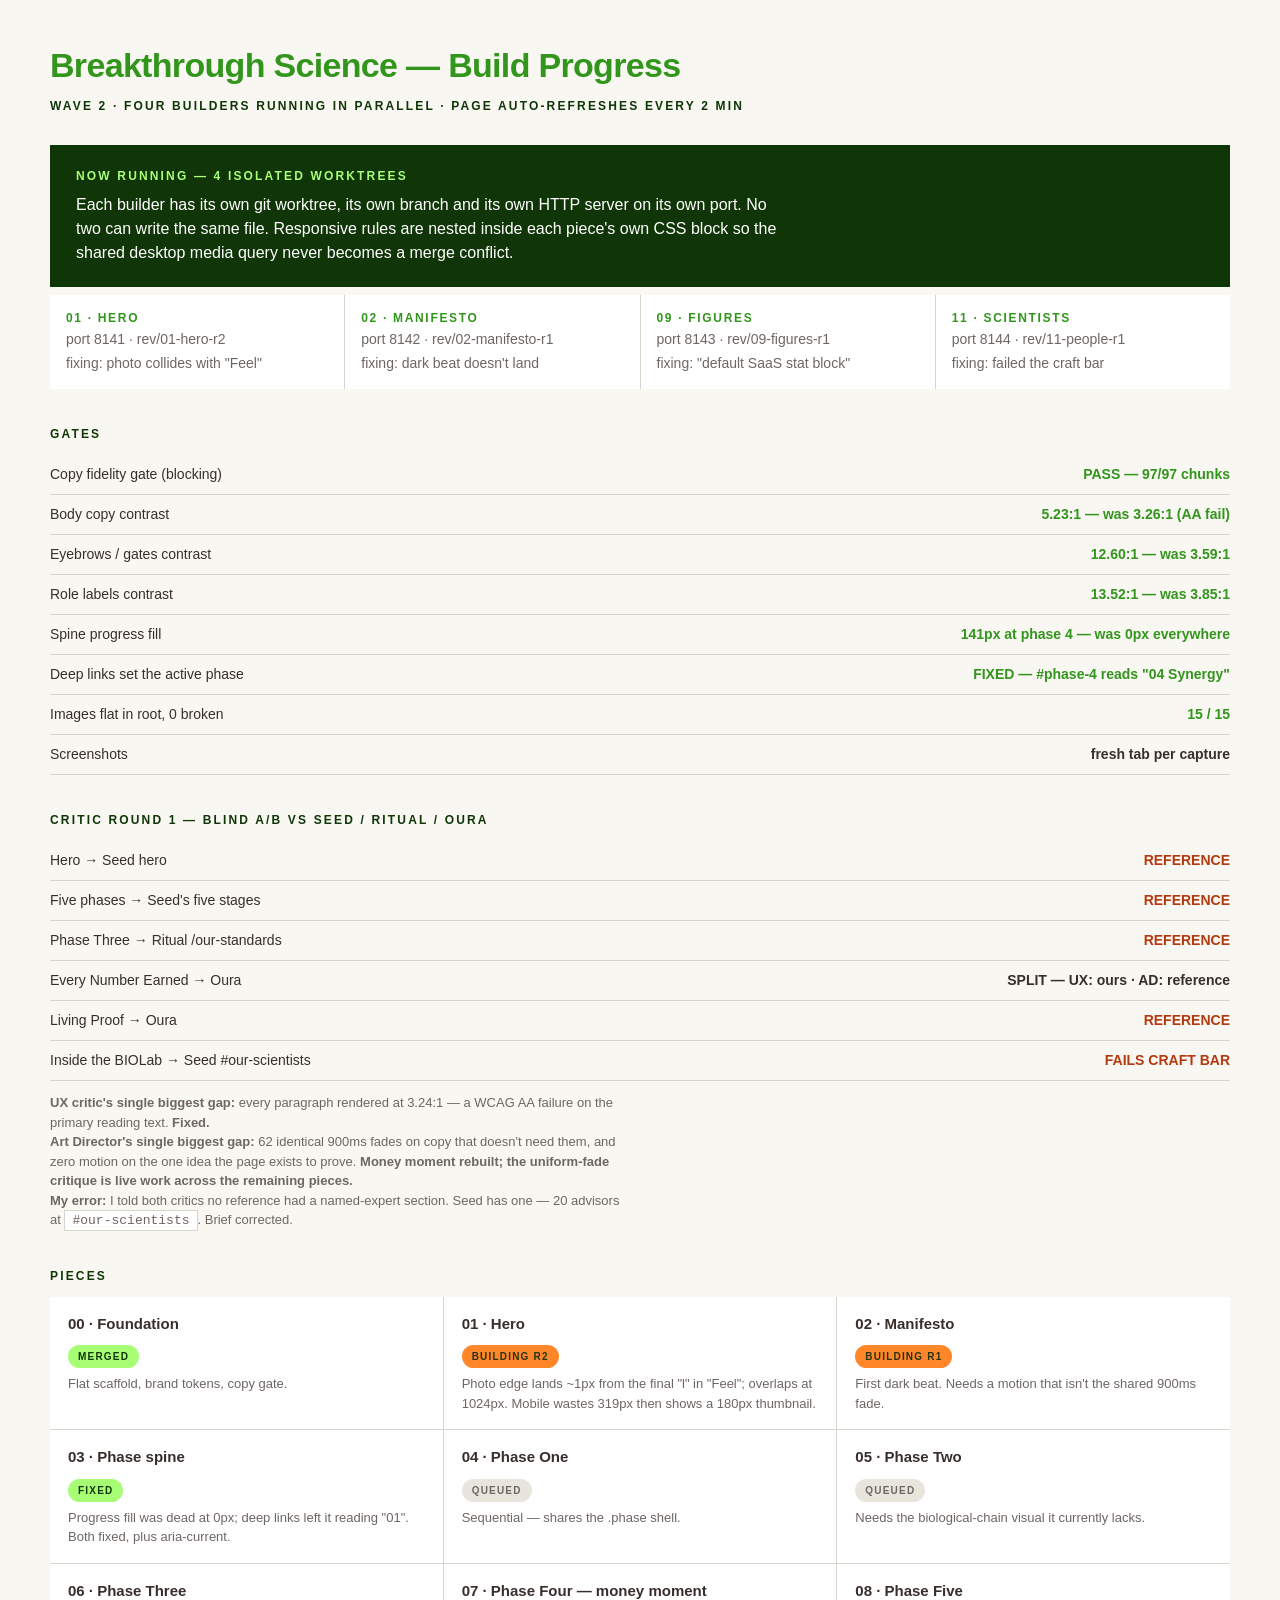
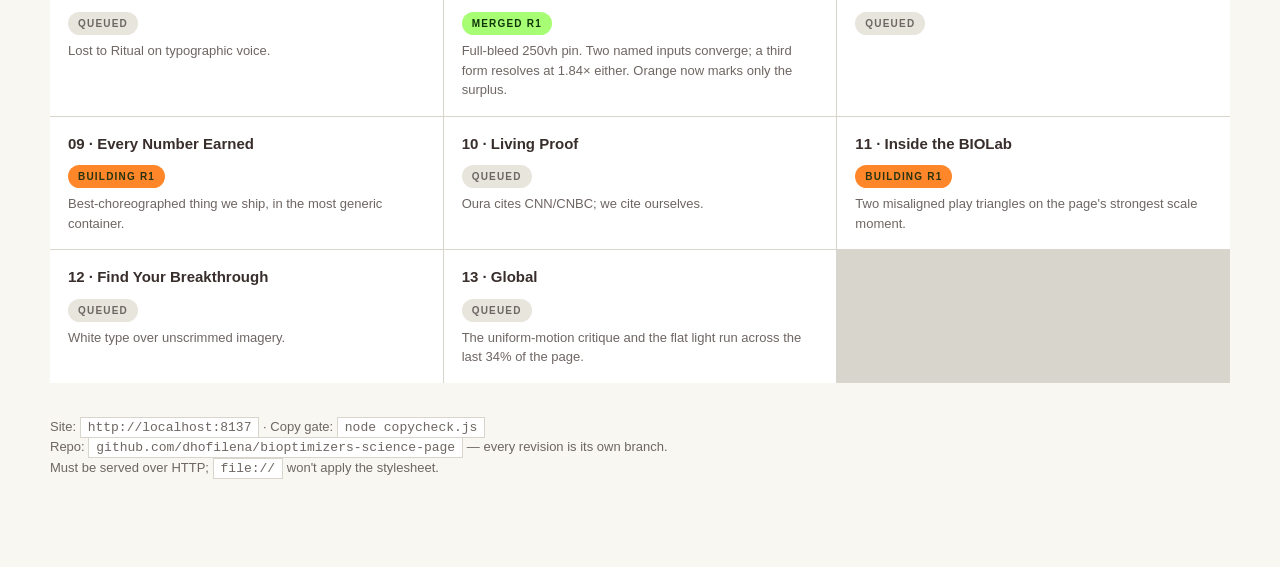
==== progress.html @ 2638e465 "Progress page: wave 2, critic round 1 results Co-Authored-By: Claude Fable 5 <noreply@anthropic.com>" ====
<!doctype html>
<html lang="en">
<head>
<meta charset="utf-8">
<meta name="viewport" content="width=device-width, initial-scale=1">
<meta http-equiv="refresh" content="120">
<title>Build Progress — Breakthrough Science</title>
<style>
:root{--green:#32951c;--deep:#103608;--vital:#a7fe75;--dark:#382e2c;--muted:#6e6663;
--cream:#f8f7f2;--orange:#ff8629;--line:#d8d5cc}
*{box-sizing:border-box}
body{margin:0;padding:40px 24px 80px;background:var(--cream);color:var(--dark);
 font:16px/1.5 "Neue Haas Unica Pro","Helvetica Neue",Helvetica,Arial,sans-serif}
.wrap{max-width:1180px;margin:0 auto}
h1{font-size:34px;font-weight:700;letter-spacing:-.02em;color:var(--green);margin:0 0 6px}
.sub{font-size:12px;font-weight:700;text-transform:uppercase;letter-spacing:.18em;
 color:var(--deep);margin:0 0 30px}
h2{font-size:12px;text-transform:uppercase;letter-spacing:.18em;margin:36px 0 12px;color:var(--deep)}
.banner{background:var(--deep);color:#fff;padding:22px 26px;margin-bottom:8px}
.banner b{color:var(--vital);display:block;font-size:12px;text-transform:uppercase;
 letter-spacing:.18em;margin-bottom:8px}
.banner p{margin:0;max-width:80ch}
.live{display:grid;grid-template-columns:repeat(auto-fit,minmax(250px,1fr));gap:1px;
 background:var(--line);margin-bottom:8px}
.live div{background:#fff;padding:14px 16px}
.live b{display:block;font-size:12px;text-transform:uppercase;letter-spacing:.14em;color:var(--green)}
.live span{font-size:14px;color:var(--muted)}
table{width:100%;border-collapse:collapse;font-size:14px}
td{padding:9px 0;border-bottom:1px solid var(--line)}
td:last-child{text-align:right;font-weight:700}
.ok{color:var(--green)}.bad{color:#b23b12}
.grid{display:grid;grid-template-columns:repeat(auto-fill,minmax(320px,1fr));gap:1px;background:var(--line)}
.card{background:#fff;padding:16px 18px}
.card h3{margin:0 0 8px;font-size:15px;font-weight:700}
.card p{margin:0;font-size:13px;color:var(--muted)}
.pill{display:inline-block;font-size:10px;font-weight:700;text-transform:uppercase;
 letter-spacing:.12em;padding:4px 10px;border-radius:999px;margin:0 6px 6px 0}
.p-run{background:var(--orange);color:#273310}
.p-done{background:var(--vital);color:var(--deep)}
.p-wait{background:#e8e5dd;color:var(--muted)}
.p-fail{background:#f3d4c6;color:#8c2d0c}
code{background:#fff;padding:2px 7px;font-size:13px;border:1px solid var(--line)}
.foot{margin-top:34px;font-size:13px;color:var(--muted)}
</style>
</head>
<body>
<div class="wrap">
  <h1>Breakthrough Science — Build Progress</h1>
  <p class="sub">Wave 2 · four builders running in parallel · page auto-refreshes every 2 min</p>

  <div class="banner">
    <b>Now running — 4 isolated worktrees</b>
    <p>Each builder has its own git worktree, its own branch and its own HTTP server on its own
    port. No two can write the same file. Responsive rules are nested inside each piece's own CSS
    block so the shared desktop media query never becomes a merge conflict.</p>
  </div>

  <div class="live">
    <div><b>01 · Hero</b><span>port 8141 · rev/01-hero-r2<br>fixing: photo collides with "Feel"</span></div>
    <div><b>02 · Manifesto</b><span>port 8142 · rev/02-manifesto-r1<br>fixing: dark beat doesn't land</span></div>
    <div><b>09 · Figures</b><span>port 8143 · rev/09-figures-r1<br>fixing: "default SaaS stat block"</span></div>
    <div><b>11 · Scientists</b><span>port 8144 · rev/11-people-r1<br>fixing: failed the craft bar</span></div>
  </div>

  <h2>Gates</h2>
  <table>
    <tr><td>Copy fidelity gate (blocking)</td><td class="ok">PASS — 97/97 chunks</td></tr>
    <tr><td>Body copy contrast</td><td class="ok">5.23:1 — was 3.26:1 (AA fail)</td></tr>
    <tr><td>Eyebrows / gates contrast</td><td class="ok">12.60:1 — was 3.59:1</td></tr>
    <tr><td>Role labels contrast</td><td class="ok">13.52:1 — was 3.85:1</td></tr>
    <tr><td>Spine progress fill</td><td class="ok">141px at phase 4 — was 0px everywhere</td></tr>
    <tr><td>Deep links set the active phase</td><td class="ok">FIXED — #phase-4 reads "04 Synergy"</td></tr>
    <tr><td>Images flat in root, 0 broken</td><td class="ok">15 / 15</td></tr>
    <tr><td>Screenshots</td><td>fresh tab per capture</td></tr>
  </table>

  <h2>Critic round 1 — blind A/B vs Seed / Ritual / Oura</h2>
  <table>
    <tr><td>Hero → Seed hero</td><td class="bad">REFERENCE</td></tr>
    <tr><td>Five phases → Seed's five stages</td><td class="bad">REFERENCE</td></tr>
    <tr><td>Phase Three → Ritual /our-standards</td><td class="bad">REFERENCE</td></tr>
    <tr><td>Every Number Earned → Oura</td><td>SPLIT — UX: ours · AD: reference</td></tr>
    <tr><td>Living Proof → Oura</td><td class="bad">REFERENCE</td></tr>
    <tr><td>Inside the BIOLab → Seed #our-scientists</td><td class="bad">FAILS CRAFT BAR</td></tr>
  </table>
  <p style="font-size:13px;color:var(--muted);margin-top:12px;max-width:80ch">
    <b>UX critic's single biggest gap:</b> every paragraph rendered at 3.24:1 — a WCAG AA failure on
    the primary reading text. <b>Fixed.</b><br>
    <b>Art Director's single biggest gap:</b> 62 identical 900ms fades on copy that doesn't need
    them, and zero motion on the one idea the page exists to prove. <b>Money moment rebuilt; the
    uniform-fade critique is live work across the remaining pieces.</b><br>
    <b>My error:</b> I told both critics no reference had a named-expert section. Seed has one —
    20 advisors at <code>#our-scientists</code>. Brief corrected.
  </p>

  <h2>Pieces</h2>
  <div class="grid">
    <div class="card"><h3>00 · Foundation</h3><span class="pill p-done">merged</span><p>Flat scaffold, brand tokens, copy gate.</p></div>
    <div class="card"><h3>01 · Hero</h3><span class="pill p-run">building r2</span><p>Photo edge lands ~1px from the final "l" in "Feel"; overlaps at 1024px. Mobile wastes 319px then shows a 180px thumbnail.</p></div>
    <div class="card"><h3>02 · Manifesto</h3><span class="pill p-run">building r1</span><p>First dark beat. Needs a motion that isn't the shared 900ms fade.</p></div>
    <div class="card"><h3>03 · Phase spine</h3><span class="pill p-done">fixed</span><p>Progress fill was dead at 0px; deep links left it reading "01". Both fixed, plus aria-current.</p></div>
    <div class="card"><h3>04 · Phase One</h3><span class="pill p-wait">queued</span><p>Sequential — shares the .phase shell.</p></div>
    <div class="card"><h3>05 · Phase Two</h3><span class="pill p-wait">queued</span><p>Needs the biological-chain visual it currently lacks.</p></div>
    <div class="card"><h3>06 · Phase Three</h3><span class="pill p-wait">queued</span><p>Lost to Ritual on typographic voice.</p></div>
    <div class="card"><h3>07 · Phase Four — money moment</h3><span class="pill p-done">merged r1</span><p>Full-bleed 250vh pin. Two named inputs converge; a third form resolves at 1.84× either. Orange now marks only the surplus.</p></div>
    <div class="card"><h3>08 · Phase Five</h3><span class="pill p-wait">queued</span></div>
    <div class="card"><h3>09 · Every Number Earned</h3><span class="pill p-run">building r1</span><p>Best-choreographed thing we ship, in the most generic container.</p></div>
    <div class="card"><h3>10 · Living Proof</h3><span class="pill p-wait">queued</span><p>Oura cites CNN/CNBC; we cite ourselves.</p></div>
    <div class="card"><h3>11 · Inside the BIOLab</h3><span class="pill p-run">building r1</span><p>Two misaligned play triangles on the page's strongest scale moment.</p></div>
    <div class="card"><h3>12 · Find Your Breakthrough</h3><span class="pill p-wait">queued</span><p>White type over unscrimmed imagery.</p></div>
    <div class="card"><h3>13 · Global</h3><span class="pill p-wait">queued</span><p>The uniform-motion critique and the flat light run across the last 34% of the page.</p></div>
  </div>

  <p class="foot">
    Site: <code>http://localhost:8137</code> · Copy gate: <code>node copycheck.js</code><br>
    Repo: <code>github.com/dhofilena/bioptimizers-science-page</code> — every revision is its own branch.<br>
    Must be served over HTTP; <code>file://</code> won't apply the stylesheet.
  </p>
</div>
</body>
</html>
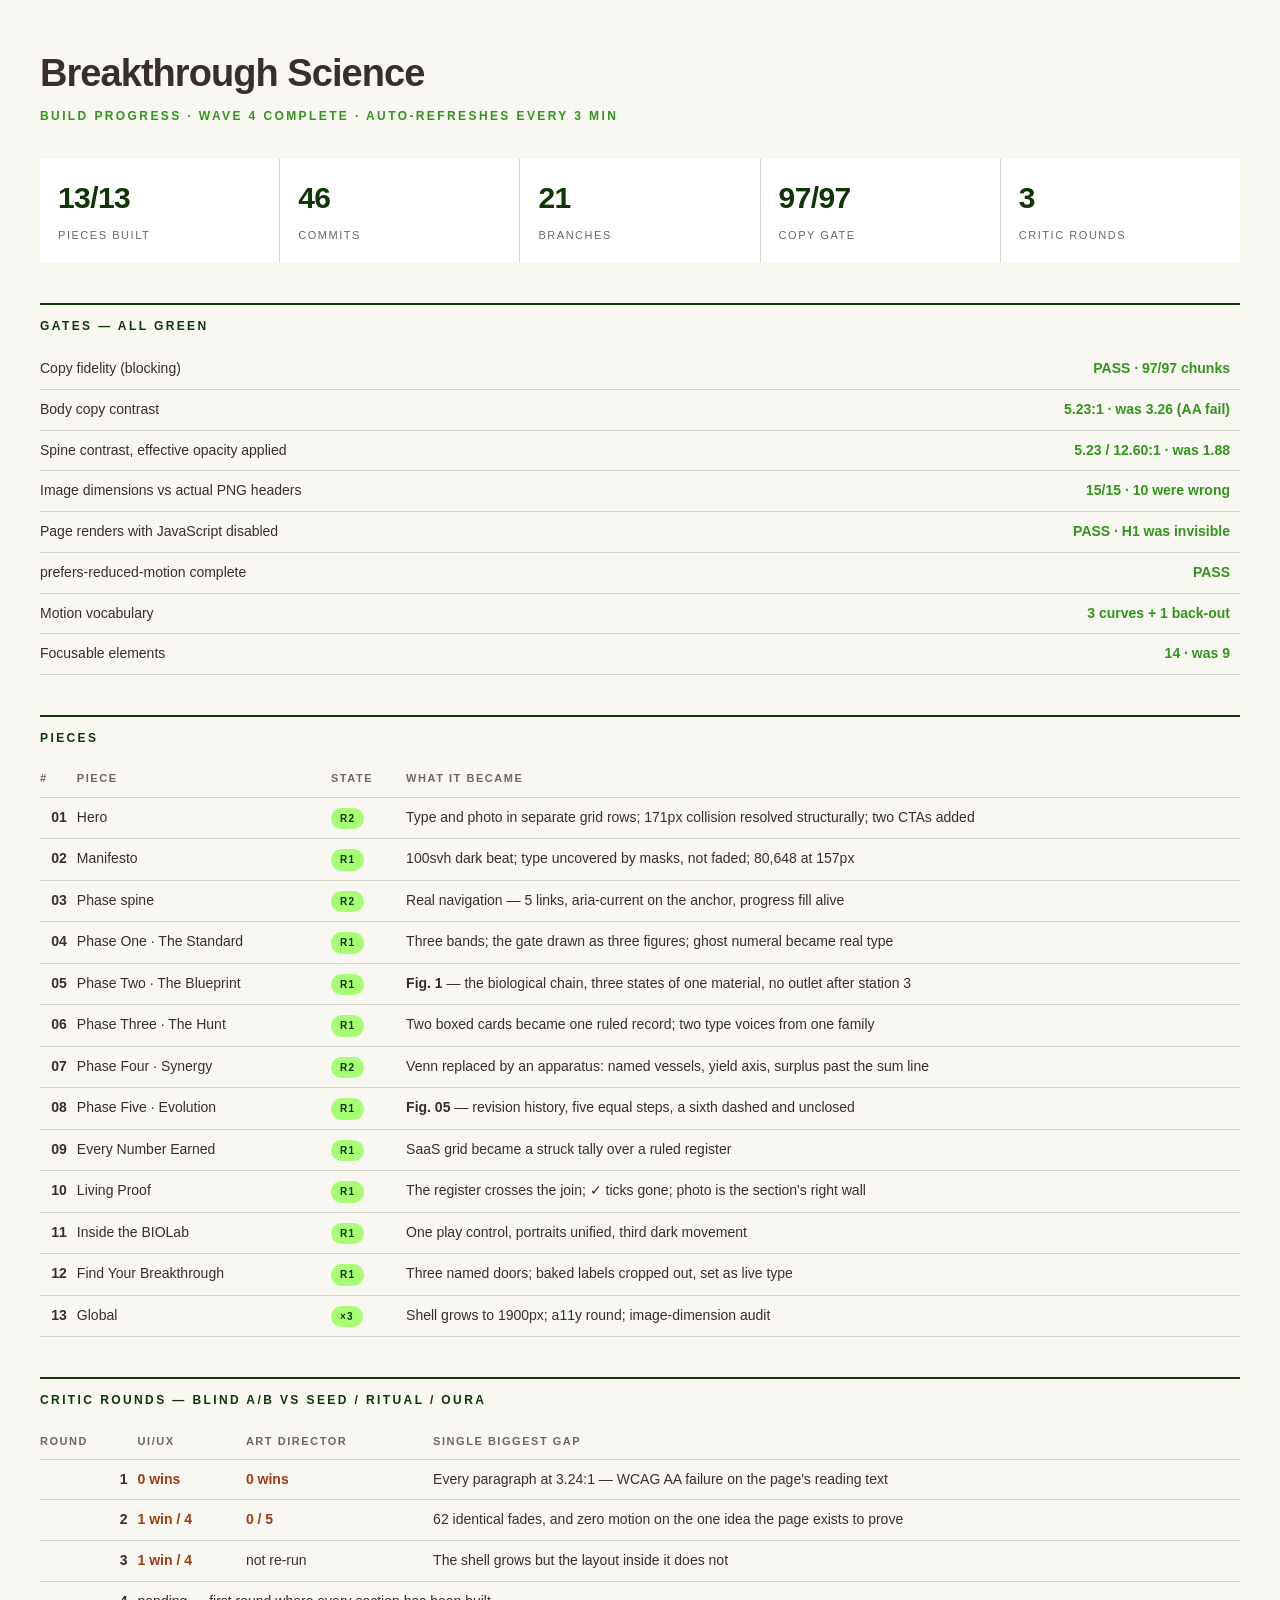
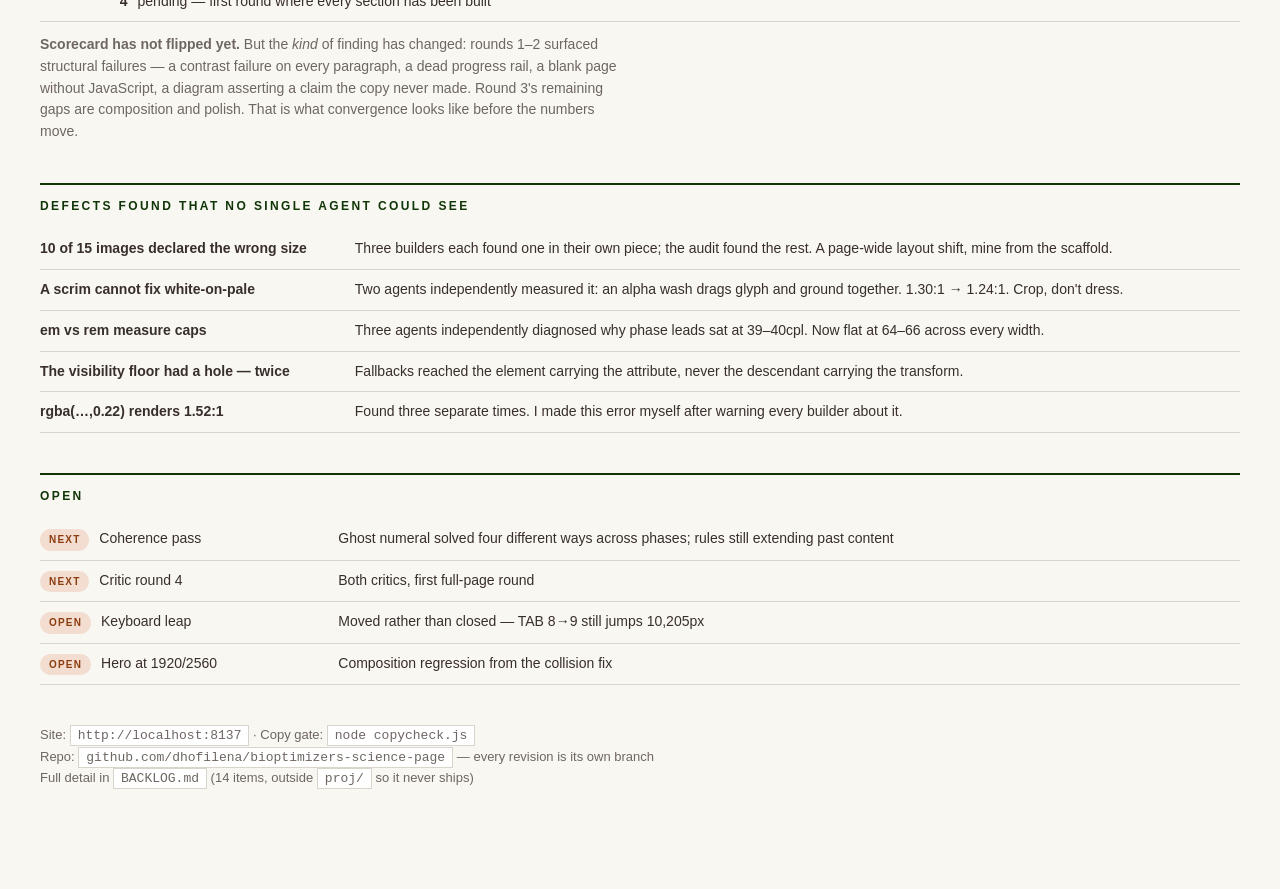
==== commit b22c63c3: "Progress page: wave 4 complete, all 13 pieces built Co-Authored-By: Claude Fable 5 <noreply@anthropi" ====
--- a/progress.html
+++ b/progress.html
@@ -3,118 +3,117 @@
 <head>
 <meta charset="utf-8">
 <meta name="viewport" content="width=device-width, initial-scale=1">
-<meta http-equiv="refresh" content="120">
+<meta http-equiv="refresh" content="180">
 <title>Build Progress — Breakthrough Science</title>
 <style>
-:root{--green:#32951c;--deep:#103608;--vital:#a7fe75;--dark:#382e2c;--muted:#6e6663;
---cream:#f8f7f2;--orange:#ff8629;--line:#d8d5cc}
+:root{--green:#32951c;--deep:#103608;--deep2:#0c2706;--vital:#a7fe75;--dark:#382e2c;
+--muted:#6e6663;--cream:#f8f7f2;--orange:#ff8629;--line:#d8d5cc}
 *{box-sizing:border-box}
-body{margin:0;padding:40px 24px 80px;background:var(--cream);color:var(--dark);
- font:16px/1.5 "Neue Haas Unica Pro","Helvetica Neue",Helvetica,Arial,sans-serif}
-.wrap{max-width:1180px;margin:0 auto}
-h1{font-size:34px;font-weight:700;letter-spacing:-.02em;color:var(--green);margin:0 0 6px}
-.sub{font-size:12px;font-weight:700;text-transform:uppercase;letter-spacing:.18em;
- color:var(--deep);margin:0 0 30px}
-h2{font-size:12px;text-transform:uppercase;letter-spacing:.18em;margin:36px 0 12px;color:var(--deep)}
-.banner{background:var(--deep);color:#fff;padding:22px 26px;margin-bottom:8px}
-.banner b{color:var(--vital);display:block;font-size:12px;text-transform:uppercase;
- letter-spacing:.18em;margin-bottom:8px}
-.banner p{margin:0;max-width:80ch}
-.live{display:grid;grid-template-columns:repeat(auto-fit,minmax(250px,1fr));gap:1px;
- background:var(--line);margin-bottom:8px}
-.live div{background:#fff;padding:14px 16px}
-.live b{display:block;font-size:12px;text-transform:uppercase;letter-spacing:.14em;color:var(--green)}
-.live span{font-size:14px;color:var(--muted)}
+body{margin:0;padding:44px 26px 90px;background:var(--cream);color:var(--dark);
+ font:16px/1.55 "Neue Haas Unica Pro","Helvetica Neue",Helvetica,Arial,sans-serif}
+.wrap{max-width:1200px;margin:0 auto}
+h1{font-size:38px;font-weight:700;letter-spacing:-.025em;margin:0 0 4px}
+.sub{font-size:12px;font-weight:700;text-transform:uppercase;letter-spacing:.2em;
+ color:var(--green);margin:0 0 34px}
+h2{font-size:12px;text-transform:uppercase;letter-spacing:.2em;margin:40px 0 14px;
+ color:var(--deep);border-top:2px solid var(--deep);padding-top:12px}
+.hero-stat{display:grid;grid-template-columns:repeat(auto-fit,minmax(150px,1fr));
+ gap:1px;background:var(--line);margin-bottom:8px}
+.hero-stat div{background:#fff;padding:16px 18px}
+.hero-stat b{display:block;font-size:30px;font-weight:700;letter-spacing:-.02em;color:var(--deep)}
+.hero-stat span{font-size:11px;text-transform:uppercase;letter-spacing:.14em;color:var(--muted)}
 table{width:100%;border-collapse:collapse;font-size:14px}
-td{padding:9px 0;border-bottom:1px solid var(--line)}
-td:last-child{text-align:right;font-weight:700}
-.ok{color:var(--green)}.bad{color:#b23b12}
-.grid{display:grid;grid-template-columns:repeat(auto-fill,minmax(320px,1fr));gap:1px;background:var(--line)}
-.card{background:#fff;padding:16px 18px}
-.card h3{margin:0 0 8px;font-size:15px;font-weight:700}
-.card p{margin:0;font-size:13px;color:var(--muted)}
+td,th{padding:9px 10px 9px 0;border-bottom:1px solid var(--line);text-align:left;vertical-align:top}
+th{font-size:11px;text-transform:uppercase;letter-spacing:.14em;color:var(--muted);font-weight:700}
+td.n{text-align:right;font-weight:700;white-space:nowrap}
+.ok{color:var(--green);font-weight:700}.bad{color:#a33a10;font-weight:700}
 .pill{display:inline-block;font-size:10px;font-weight:700;text-transform:uppercase;
- letter-spacing:.12em;padding:4px 10px;border-radius:999px;margin:0 6px 6px 0}
-.p-run{background:var(--orange);color:#273310}
+ letter-spacing:.12em;padding:3px 9px;border-radius:999px;margin-right:6px}
 .p-done{background:var(--vital);color:var(--deep)}
-.p-wait{background:#e8e5dd;color:var(--muted)}
-.p-fail{background:#f3d4c6;color:#8c2d0c}
+.p-open{background:#f2ddd0;color:#8c3d10}
 code{background:#fff;padding:2px 7px;font-size:13px;border:1px solid var(--line)}
-.foot{margin-top:34px;font-size:13px;color:var(--muted)}
+.note{font-size:14px;color:var(--muted);max-width:76ch;margin:12px 0 0}
+.foot{margin-top:40px;font-size:13px;color:var(--muted)}
 </style>
 </head>
 <body>
 <div class="wrap">
-  <h1>Breakthrough Science — Build Progress</h1>
-  <p class="sub">Wave 2 · four builders running in parallel · page auto-refreshes every 2 min</p>
+  <h1>Breakthrough Science</h1>
+  <p class="sub">Build progress · wave 4 complete · auto-refreshes every 3 min</p>
 
-  <div class="banner">
-    <b>Now running — 4 isolated worktrees</b>
-    <p>Each builder has its own git worktree, its own branch and its own HTTP server on its own
-    port. No two can write the same file. Responsive rules are nested inside each piece's own CSS
-    block so the shared desktop media query never becomes a merge conflict.</p>
+  <div class="hero-stat">
+    <div><b>13/13</b><span>pieces built</span></div>
+    <div><b>46</b><span>commits</span></div>
+    <div><b>21</b><span>branches</span></div>
+    <div><b>97/97</b><span>copy gate</span></div>
+    <div><b>3</b><span>critic rounds</span></div>
   </div>
 
-  <div class="live">
-    <div><b>01 · Hero</b><span>port 8141 · rev/01-hero-r2<br>fixing: photo collides with "Feel"</span></div>
-    <div><b>02 · Manifesto</b><span>port 8142 · rev/02-manifesto-r1<br>fixing: dark beat doesn't land</span></div>
-    <div><b>09 · Figures</b><span>port 8143 · rev/09-figures-r1<br>fixing: "default SaaS stat block"</span></div>
-    <div><b>11 · Scientists</b><span>port 8144 · rev/11-people-r1<br>fixing: failed the craft bar</span></div>
-  </div>
-
-  <h2>Gates</h2>
+  <h2>Gates — all green</h2>
   <table>
-    <tr><td>Copy fidelity gate (blocking)</td><td class="ok">PASS — 97/97 chunks</td></tr>
-    <tr><td>Body copy contrast</td><td class="ok">5.23:1 — was 3.26:1 (AA fail)</td></tr>
-    <tr><td>Eyebrows / gates contrast</td><td class="ok">12.60:1 — was 3.59:1</td></tr>
-    <tr><td>Role labels contrast</td><td class="ok">13.52:1 — was 3.85:1</td></tr>
-    <tr><td>Spine progress fill</td><td class="ok">141px at phase 4 — was 0px everywhere</td></tr>
-    <tr><td>Deep links set the active phase</td><td class="ok">FIXED — #phase-4 reads "04 Synergy"</td></tr>
-    <tr><td>Images flat in root, 0 broken</td><td class="ok">15 / 15</td></tr>
-    <tr><td>Screenshots</td><td>fresh tab per capture</td></tr>
+    <tr><td>Copy fidelity (blocking)</td><td class="n ok">PASS · 97/97 chunks</td></tr>
+    <tr><td>Body copy contrast</td><td class="n ok">5.23:1 · was 3.26 (AA fail)</td></tr>
+    <tr><td>Spine contrast, effective opacity applied</td><td class="n ok">5.23 / 12.60:1 · was 1.88</td></tr>
+    <tr><td>Image dimensions vs actual PNG headers</td><td class="n ok">15/15 · 10 were wrong</td></tr>
+    <tr><td>Page renders with JavaScript disabled</td><td class="n ok">PASS · H1 was invisible</td></tr>
+    <tr><td>prefers-reduced-motion complete</td><td class="n ok">PASS</td></tr>
+    <tr><td>Motion vocabulary</td><td class="n ok">3 curves + 1 back-out</td></tr>
+    <tr><td>Focusable elements</td><td class="n ok">14 · was 9</td></tr>
   </table>
 
-  <h2>Critic round 1 — blind A/B vs Seed / Ritual / Oura</h2>
+  <h2>Pieces</h2>
   <table>
-    <tr><td>Hero → Seed hero</td><td class="bad">REFERENCE</td></tr>
-    <tr><td>Five phases → Seed's five stages</td><td class="bad">REFERENCE</td></tr>
-    <tr><td>Phase Three → Ritual /our-standards</td><td class="bad">REFERENCE</td></tr>
-    <tr><td>Every Number Earned → Oura</td><td>SPLIT — UX: ours · AD: reference</td></tr>
-    <tr><td>Living Proof → Oura</td><td class="bad">REFERENCE</td></tr>
-    <tr><td>Inside the BIOLab → Seed #our-scientists</td><td class="bad">FAILS CRAFT BAR</td></tr>
+    <tr><th>#</th><th>Piece</th><th>State</th><th>What it became</th></tr>
+    <tr><td class="n">01</td><td>Hero</td><td><span class="pill p-done">r2</span></td><td>Type and photo in separate grid rows; 171px collision resolved structurally; two CTAs added</td></tr>
+    <tr><td class="n">02</td><td>Manifesto</td><td><span class="pill p-done">r1</span></td><td>100svh dark beat; type uncovered by masks, not faded; 80,648 at 157px</td></tr>
+    <tr><td class="n">03</td><td>Phase spine</td><td><span class="pill p-done">r2</span></td><td>Real navigation — 5 links, aria-current on the anchor, progress fill alive</td></tr>
+    <tr><td class="n">04</td><td>Phase One · The Standard</td><td><span class="pill p-done">r1</span></td><td>Three bands; the gate drawn as three figures; ghost numeral became real type</td></tr>
+    <tr><td class="n">05</td><td>Phase Two · The Blueprint</td><td><span class="pill p-done">r1</span></td><td><b>Fig. 1</b> — the biological chain, three states of one material, no outlet after station 3</td></tr>
+    <tr><td class="n">06</td><td>Phase Three · The Hunt</td><td><span class="pill p-done">r1</span></td><td>Two boxed cards became one ruled record; two type voices from one family</td></tr>
+    <tr><td class="n">07</td><td>Phase Four · Synergy</td><td><span class="pill p-done">r2</span></td><td>Venn replaced by an apparatus: named vessels, yield axis, surplus past the sum line</td></tr>
+    <tr><td class="n">08</td><td>Phase Five · Evolution</td><td><span class="pill p-done">r1</span></td><td><b>Fig. 05</b> — revision history, five equal steps, a sixth dashed and unclosed</td></tr>
+    <tr><td class="n">09</td><td>Every Number Earned</td><td><span class="pill p-done">r1</span></td><td>SaaS grid became a struck tally over a ruled register</td></tr>
+    <tr><td class="n">10</td><td>Living Proof</td><td><span class="pill p-done">r1</span></td><td>The register crosses the join; ✓ ticks gone; photo is the section's right wall</td></tr>
+    <tr><td class="n">11</td><td>Inside the BIOLab</td><td><span class="pill p-done">r1</span></td><td>One play control, portraits unified, third dark movement</td></tr>
+    <tr><td class="n">12</td><td>Find Your Breakthrough</td><td><span class="pill p-done">r1</span></td><td>Three named doors; baked labels cropped out, set as live type</td></tr>
+    <tr><td class="n">13</td><td>Global</td><td><span class="pill p-done">×3</span></td><td>Shell grows to 1900px; a11y round; image-dimension audit</td></tr>
   </table>
-  <p style="font-size:13px;color:var(--muted);margin-top:12px;max-width:80ch">
-    <b>UX critic's single biggest gap:</b> every paragraph rendered at 3.24:1 — a WCAG AA failure on
-    the primary reading text. <b>Fixed.</b><br>
-    <b>Art Director's single biggest gap:</b> 62 identical 900ms fades on copy that doesn't need
-    them, and zero motion on the one idea the page exists to prove. <b>Money moment rebuilt; the
-    uniform-fade critique is live work across the remaining pieces.</b><br>
-    <b>My error:</b> I told both critics no reference had a named-expert section. Seed has one —
-    20 advisors at <code>#our-scientists</code>. Brief corrected.
-  </p>
 
-  <h2>Pieces</h2>
-  <div class="grid">
-    <div class="card"><h3>00 · Foundation</h3><span class="pill p-done">merged</span><p>Flat scaffold, brand tokens, copy gate.</p></div>
-    <div class="card"><h3>01 · Hero</h3><span class="pill p-run">building r2</span><p>Photo edge lands ~1px from the final "l" in "Feel"; overlaps at 1024px. Mobile wastes 319px then shows a 180px thumbnail.</p></div>
-    <div class="card"><h3>02 · Manifesto</h3><span class="pill p-run">building r1</span><p>First dark beat. Needs a motion that isn't the shared 900ms fade.</p></div>
-    <div class="card"><h3>03 · Phase spine</h3><span class="pill p-done">fixed</span><p>Progress fill was dead at 0px; deep links left it reading "01". Both fixed, plus aria-current.</p></div>
-    <div class="card"><h3>04 · Phase One</h3><span class="pill p-wait">queued</span><p>Sequential — shares the .phase shell.</p></div>
-    <div class="card"><h3>05 · Phase Two</h3><span class="pill p-wait">queued</span><p>Needs the biological-chain visual it currently lacks.</p></div>
-    <div class="card"><h3>06 · Phase Three</h3><span class="pill p-wait">queued</span><p>Lost to Ritual on typographic voice.</p></div>
-    <div class="card"><h3>07 · Phase Four — money moment</h3><span class="pill p-done">merged r1</span><p>Full-bleed 250vh pin. Two named inputs converge; a third form resolves at 1.84× either. Orange now marks only the surplus.</p></div>
-    <div class="card"><h3>08 · Phase Five</h3><span class="pill p-wait">queued</span></div>
-    <div class="card"><h3>09 · Every Number Earned</h3><span class="pill p-run">building r1</span><p>Best-choreographed thing we ship, in the most generic container.</p></div>
-    <div class="card"><h3>10 · Living Proof</h3><span class="pill p-wait">queued</span><p>Oura cites CNN/CNBC; we cite ourselves.</p></div>
-    <div class="card"><h3>11 · Inside the BIOLab</h3><span class="pill p-run">building r1</span><p>Two misaligned play triangles on the page's strongest scale moment.</p></div>
-    <div class="card"><h3>12 · Find Your Breakthrough</h3><span class="pill p-wait">queued</span><p>White type over unscrimmed imagery.</p></div>
-    <div class="card"><h3>13 · Global</h3><span class="pill p-wait">queued</span><p>The uniform-motion critique and the flat light run across the last 34% of the page.</p></div>
-  </div>
+  <h2>Critic rounds — blind A/B vs Seed / Ritual / Oura</h2>
+  <table>
+    <tr><th>Round</th><th>UI/UX</th><th>Art Director</th><th>Single biggest gap</th></tr>
+    <tr><td class="n">1</td><td class="bad">0 wins</td><td class="bad">0 wins</td><td>Every paragraph at 3.24:1 — WCAG AA failure on the page's reading text</td></tr>
+    <tr><td class="n">2</td><td class="bad">1 win / 4</td><td class="bad">0 / 5</td><td>62 identical fades, and zero motion on the one idea the page exists to prove</td></tr>
+    <tr><td class="n">3</td><td class="bad">1 win / 4</td><td>not re-run</td><td>The shell grows but the layout inside it does not</td></tr>
+    <tr><td class="n">4</td><td colspan="3">pending — first round where every section has been built</td></tr>
+  </table>
+  <p class="note"><b>Scorecard has not flipped yet.</b> But the <i>kind</i> of finding has changed:
+  rounds 1–2 surfaced structural failures — a contrast failure on every paragraph, a dead progress
+  rail, a blank page without JavaScript, a diagram asserting a claim the copy never made. Round 3's
+  remaining gaps are composition and polish. That is what convergence looks like before the numbers
+  move.</p>
+
+  <h2>Defects found that no single agent could see</h2>
+  <table>
+    <tr><td><b>10 of 15 images declared the wrong size</b></td><td>Three builders each found one in their own piece; the audit found the rest. A page-wide layout shift, mine from the scaffold.</td></tr>
+    <tr><td><b>A scrim cannot fix white-on-pale</b></td><td>Two agents independently measured it: an alpha wash drags glyph and ground together. 1.30:1 → 1.24:1. Crop, don't dress.</td></tr>
+    <tr><td><b>em vs rem measure caps</b></td><td>Three agents independently diagnosed why phase leads sat at 39–40cpl. Now flat at 64–66 across every width.</td></tr>
+    <tr><td><b>The visibility floor had a hole — twice</b></td><td>Fallbacks reached the element carrying the attribute, never the descendant carrying the transform.</td></tr>
+    <tr><td><b>rgba(…,0.22) renders 1.52:1</b></td><td>Found three separate times. I made this error myself after warning every builder about it.</td></tr>
+  </table>
+
+  <h2>Open</h2>
+  <table>
+    <tr><td><span class="pill p-open">next</span> Coherence pass</td><td>Ghost numeral solved four different ways across phases; rules still extending past content</td></tr>
+    <tr><td><span class="pill p-open">next</span> Critic round 4</td><td>Both critics, first full-page round</td></tr>
+    <tr><td><span class="pill p-open">open</span> Keyboard leap</td><td>Moved rather than closed — TAB 8→9 still jumps 10,205px</td></tr>
+    <tr><td><span class="pill p-open">open</span> Hero at 1920/2560</td><td>Composition regression from the collision fix</td></tr>
+  </table>
 
   <p class="foot">
     Site: <code>http://localhost:8137</code> · Copy gate: <code>node copycheck.js</code><br>
-    Repo: <code>github.com/dhofilena/bioptimizers-science-page</code> — every revision is its own branch.<br>
-    Must be served over HTTP; <code>file://</code> won't apply the stylesheet.
+    Repo: <code>github.com/dhofilena/bioptimizers-science-page</code> — every revision is its own branch<br>
+    Full detail in <code>BACKLOG.md</code> (14 items, outside <code>proj/</code> so it never ships)
   </p>
 </div>
 </body>
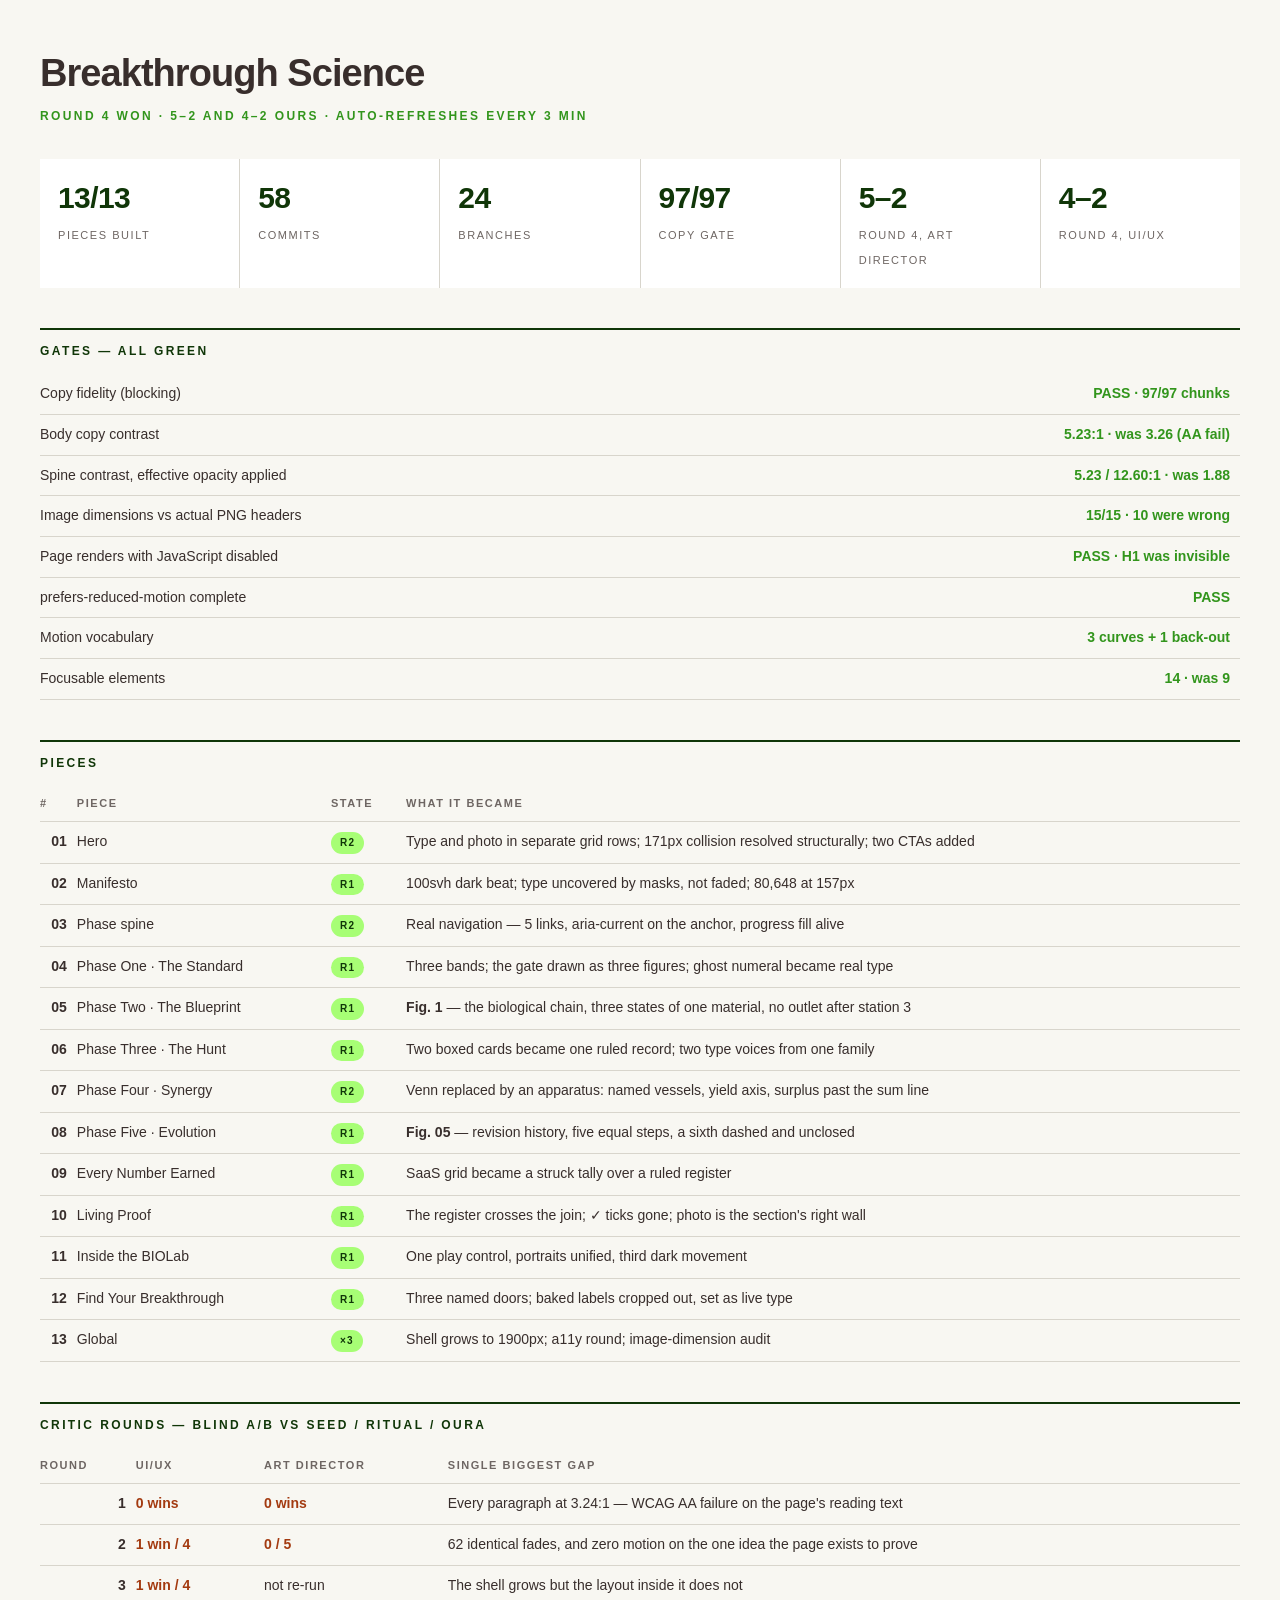
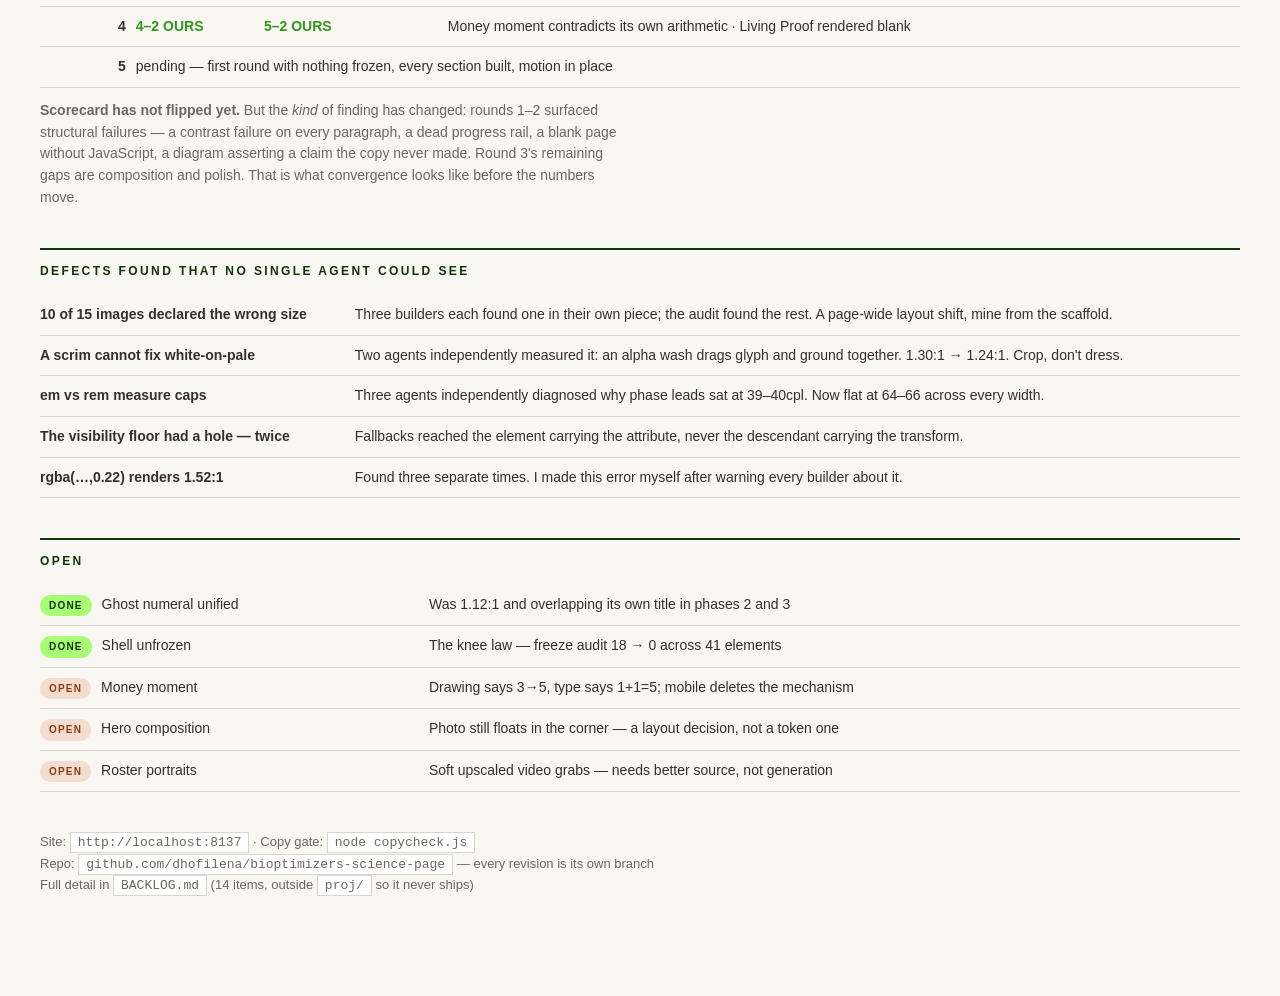
==== commit d0e263f2: "Progress page: round 4 won Co-Authored-By: Claude Fable 5 <noreply@anthropic.com>" ====
--- a/progress.html
+++ b/progress.html
@@ -39,14 +39,15 @@
 <body>
 <div class="wrap">
   <h1>Breakthrough Science</h1>
-  <p class="sub">Build progress · wave 4 complete · auto-refreshes every 3 min</p>
+  <p class="sub">Round 4 won · 5–2 and 4–2 ours · auto-refreshes every 3 min</p>
 
   <div class="hero-stat">
     <div><b>13/13</b><span>pieces built</span></div>
-    <div><b>46</b><span>commits</span></div>
-    <div><b>21</b><span>branches</span></div>
+    <div><b>58</b><span>commits</span></div>
+    <div><b>24</b><span>branches</span></div>
     <div><b>97/97</b><span>copy gate</span></div>
-    <div><b>3</b><span>critic rounds</span></div>
+    <div><b>5–2</b><span>round 4, art director</span></div>
+    <div><b>4–2</b><span>round 4, ui/ux</span></div>
   </div>
 
   <h2>Gates — all green</h2>
@@ -85,7 +86,7 @@
     <tr><td class="n">1</td><td class="bad">0 wins</td><td class="bad">0 wins</td><td>Every paragraph at 3.24:1 — WCAG AA failure on the page's reading text</td></tr>
     <tr><td class="n">2</td><td class="bad">1 win / 4</td><td class="bad">0 / 5</td><td>62 identical fades, and zero motion on the one idea the page exists to prove</td></tr>
     <tr><td class="n">3</td><td class="bad">1 win / 4</td><td>not re-run</td><td>The shell grows but the layout inside it does not</td></tr>
-    <tr><td class="n">4</td><td colspan="3">pending — first round where every section has been built</td></tr>
+    <tr><td class="n">4</td><td class="ok">4–2 OURS</td><td class="ok">5–2 OURS</td><td>Money moment contradicts its own arithmetic · Living Proof rendered blank</td></tr><tr><td class="n">5</td><td colspan="3">pending — first round with nothing frozen, every section built, motion in place</td></tr>
   </table>
   <p class="note"><b>Scorecard has not flipped yet.</b> But the <i>kind</i> of finding has changed:
   rounds 1–2 surfaced structural failures — a contrast failure on every paragraph, a dead progress
@@ -104,10 +105,10 @@
 
   <h2>Open</h2>
   <table>
-    <tr><td><span class="pill p-open">next</span> Coherence pass</td><td>Ghost numeral solved four different ways across phases; rules still extending past content</td></tr>
-    <tr><td><span class="pill p-open">next</span> Critic round 4</td><td>Both critics, first full-page round</td></tr>
-    <tr><td><span class="pill p-open">open</span> Keyboard leap</td><td>Moved rather than closed — TAB 8→9 still jumps 10,205px</td></tr>
-    <tr><td><span class="pill p-open">open</span> Hero at 1920/2560</td><td>Composition regression from the collision fix</td></tr>
+    <tr><td><span class="pill p-done">done</span> Ghost numeral unified</td><td>Was 1.12:1 and overlapping its own title in phases 2 and 3</td></tr>
+    <tr><td><span class="pill p-done">done</span> Shell unfrozen</td><td>The knee law — freeze audit 18 → 0 across 41 elements</td></tr>
+    <tr><td><span class="pill p-open">open</span> Money moment</td><td>Drawing says 3→5, type says 1+1=5; mobile deletes the mechanism</td></tr>
+    <tr><td><span class="pill p-open">open</span> Hero composition</td><td>Photo still floats in the corner — a layout decision, not a token one</td></tr><tr><td><span class="pill p-open">open</span> Roster portraits</td><td>Soft upscaled video grabs — needs better source, not generation</td></tr>
   </table>
 
   <p class="foot">
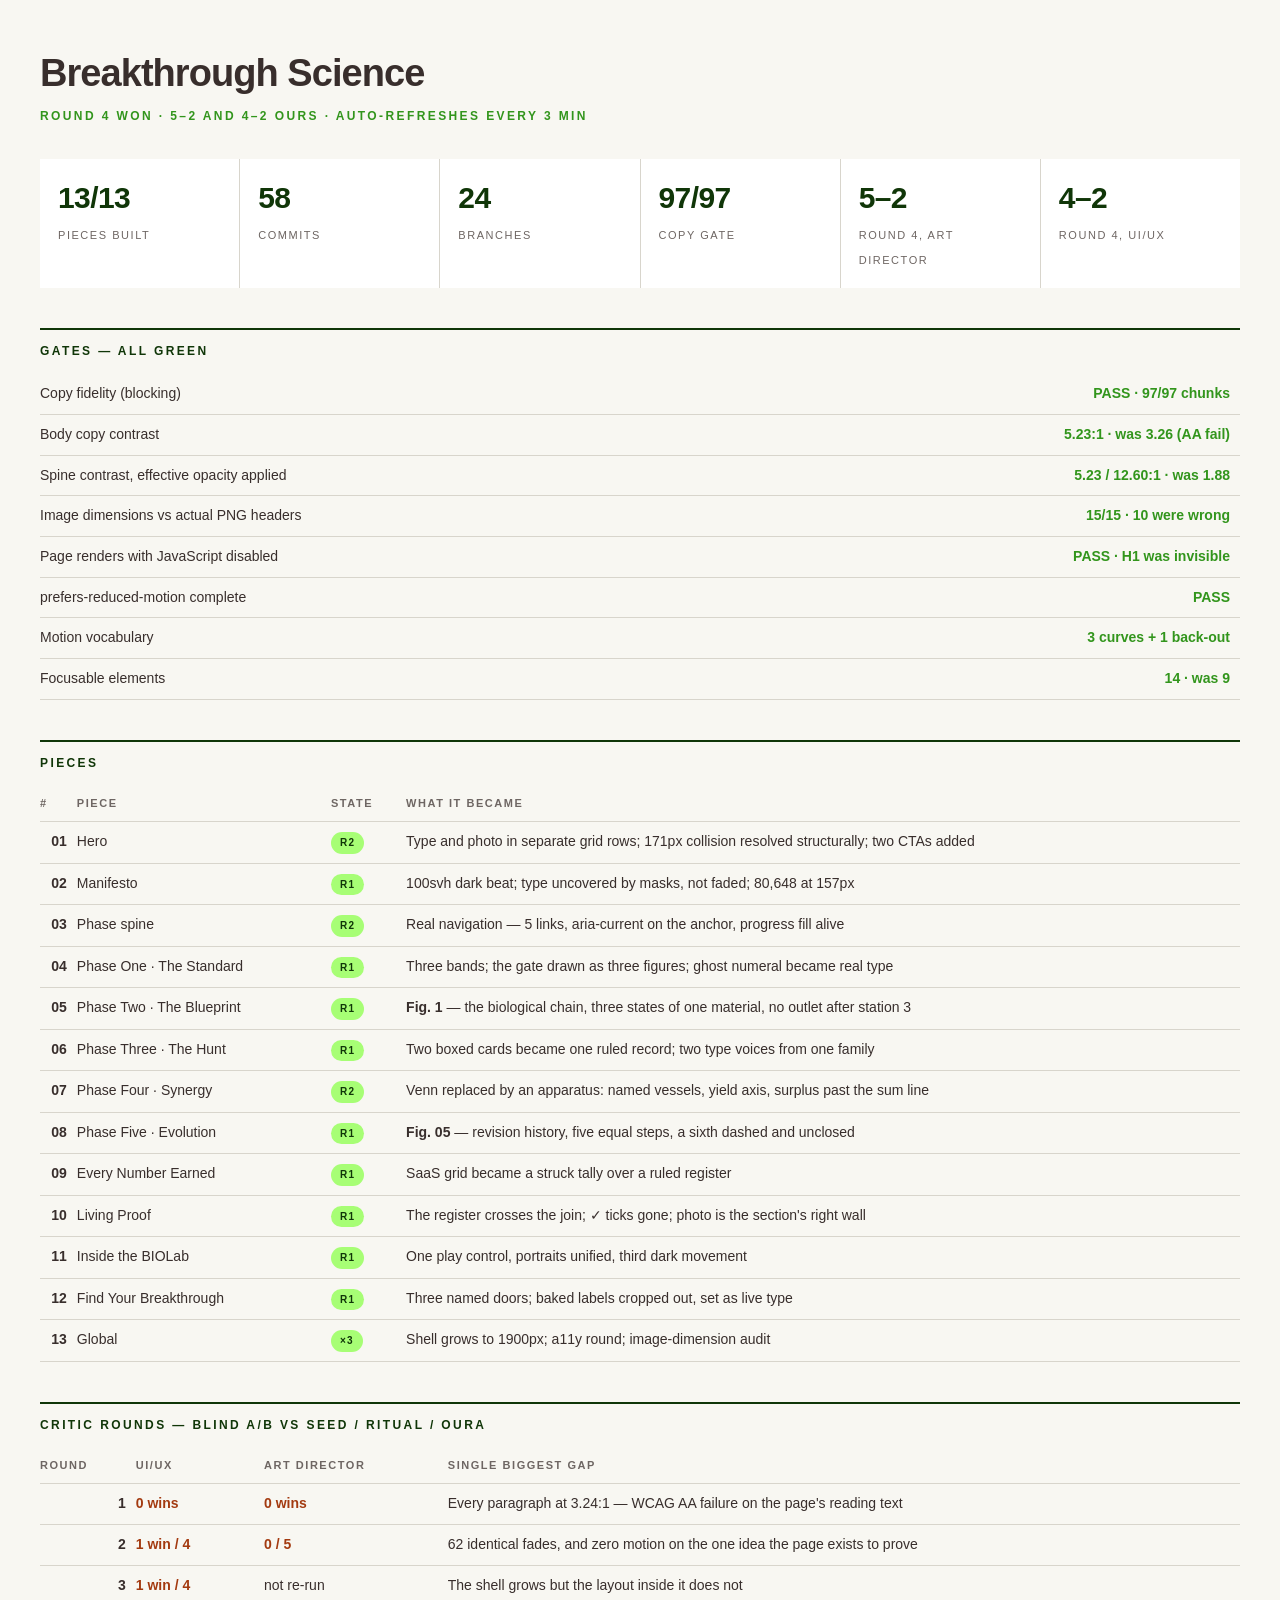
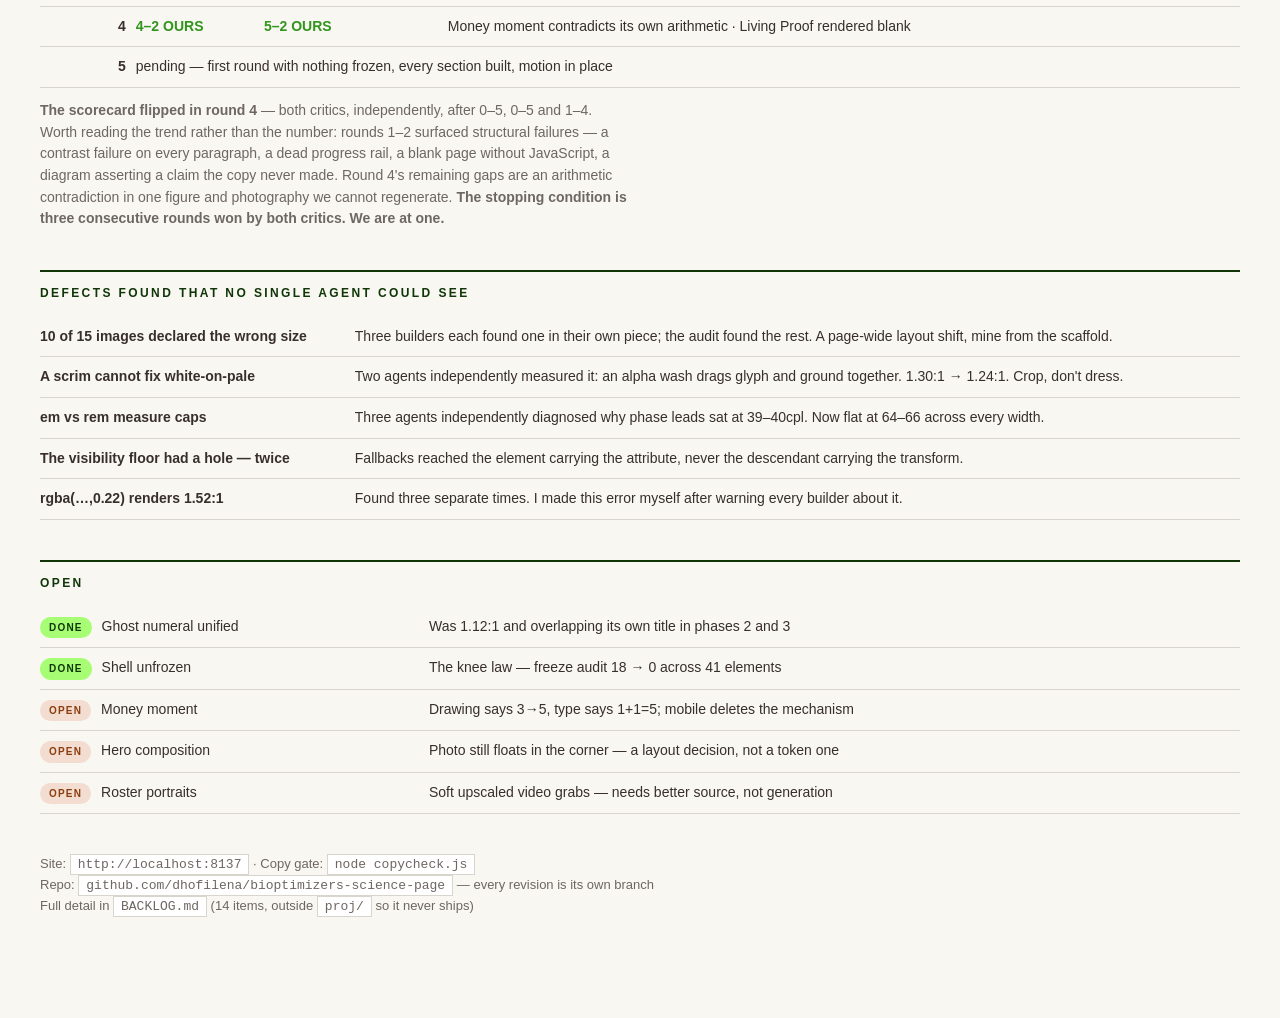
==== commit be410ffd: "Progress note: the scorecard did flip Co-Authored-By: Claude Fable 5 <noreply@anthropic.com>" ====
--- a/progress.html
+++ b/progress.html
@@ -88,11 +88,12 @@
     <tr><td class="n">3</td><td class="bad">1 win / 4</td><td>not re-run</td><td>The shell grows but the layout inside it does not</td></tr>
     <tr><td class="n">4</td><td class="ok">4–2 OURS</td><td class="ok">5–2 OURS</td><td>Money moment contradicts its own arithmetic · Living Proof rendered blank</td></tr><tr><td class="n">5</td><td colspan="3">pending — first round with nothing frozen, every section built, motion in place</td></tr>
   </table>
-  <p class="note"><b>Scorecard has not flipped yet.</b> But the <i>kind</i> of finding has changed:
-  rounds 1–2 surfaced structural failures — a contrast failure on every paragraph, a dead progress
-  rail, a blank page without JavaScript, a diagram asserting a claim the copy never made. Round 3's
-  remaining gaps are composition and polish. That is what convergence looks like before the numbers
-  move.</p>
+  <p class="note"><b>The scorecard flipped in round 4</b> — both critics, independently, after
+  0–5, 0–5 and 1–4. Worth reading the trend rather than the number: rounds 1–2 surfaced
+  structural failures — a contrast failure on every paragraph, a dead progress rail, a blank page
+  without JavaScript, a diagram asserting a claim the copy never made. Round 4's remaining gaps
+  are an arithmetic contradiction in one figure and photography we cannot regenerate.
+  <b>The stopping condition is three consecutive rounds won by both critics. We are at one.</b></p>
 
   <h2>Defects found that no single agent could see</h2>
   <table>
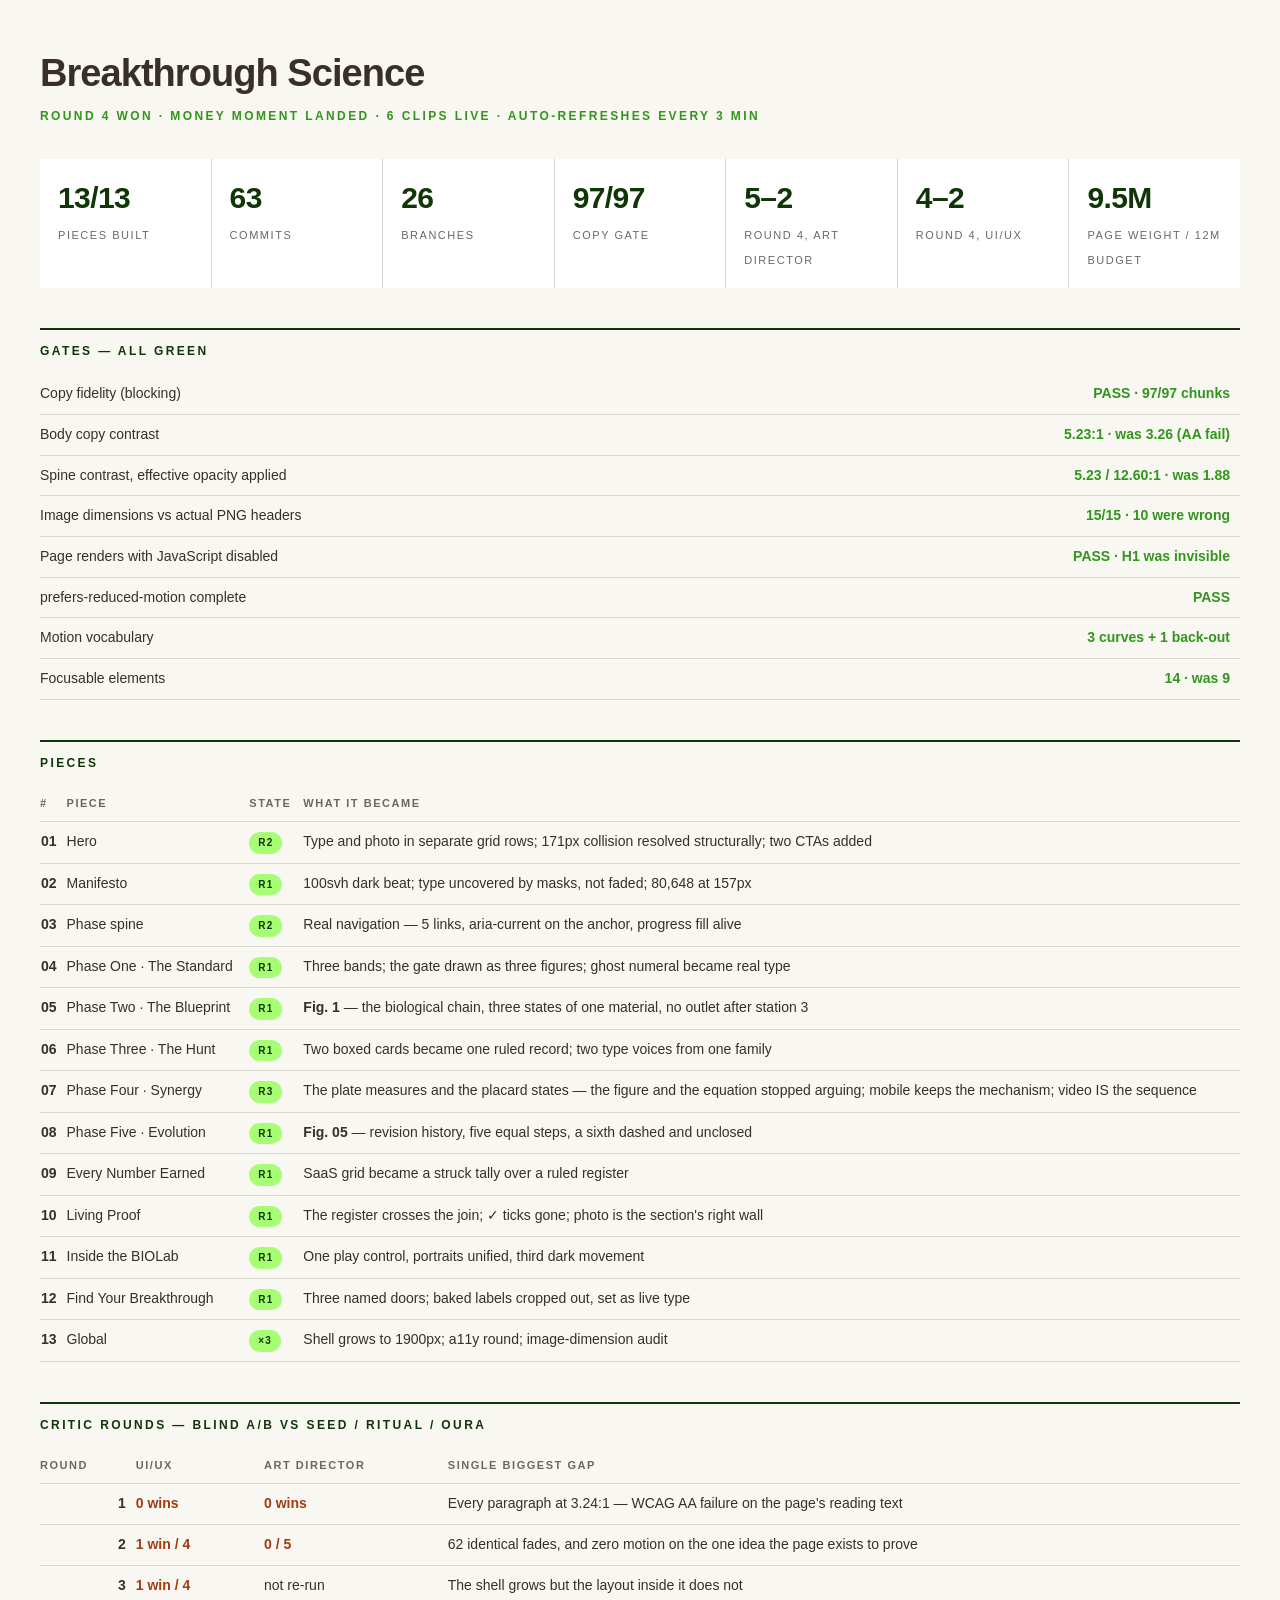
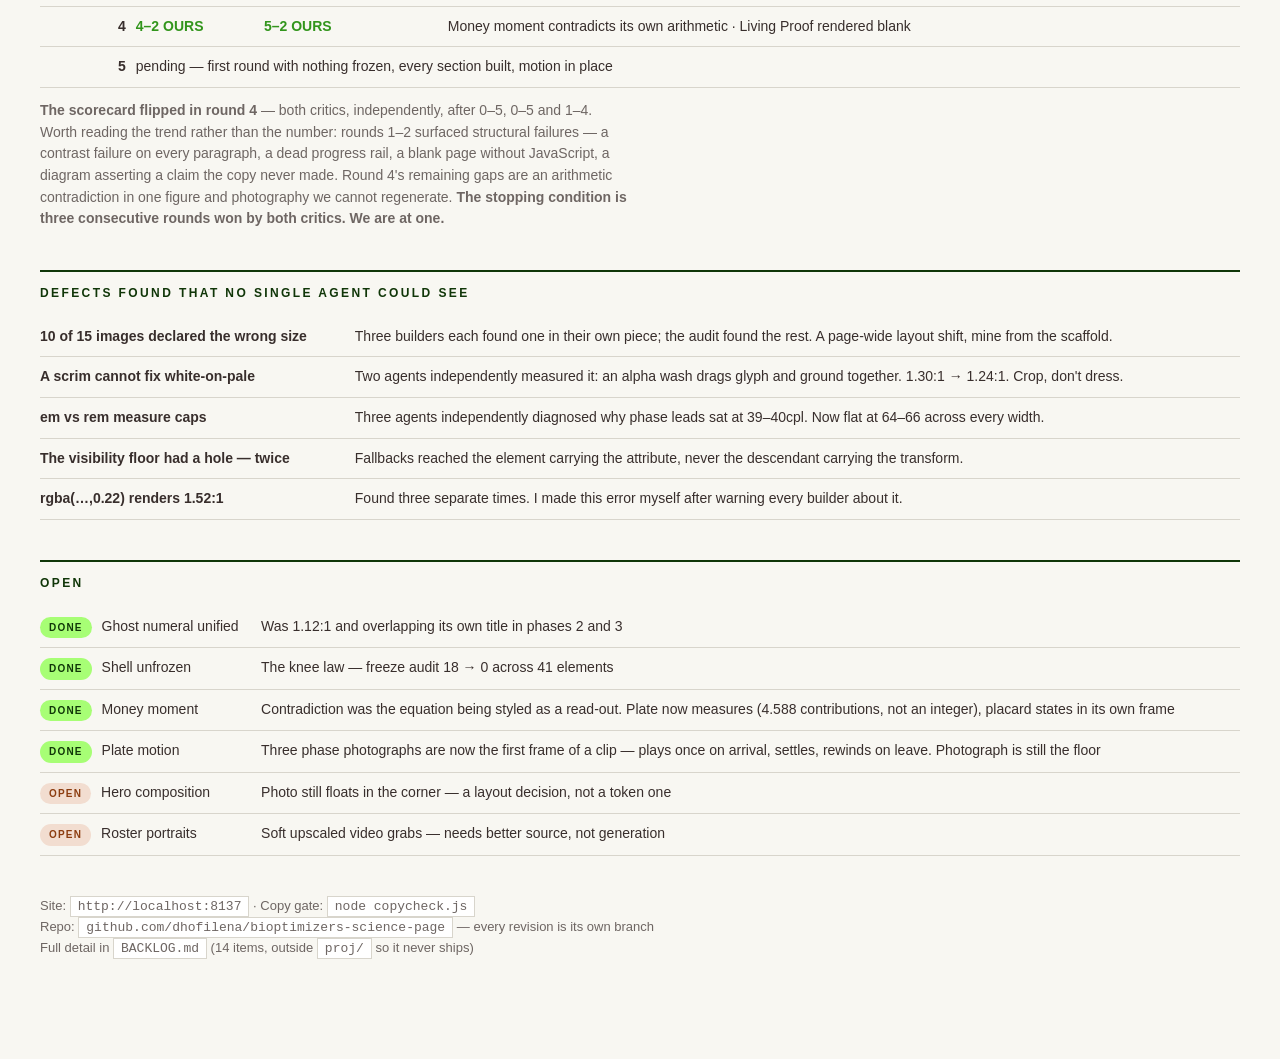
==== commit 069b2e8a: "Progress: money moment closed, plate motion landed Co-Authored-By: Claude Fable 5 <noreply@anthropic" ====
--- a/progress.html
+++ b/progress.html
@@ -3,7 +3,8 @@
 <head>
 <meta charset="utf-8">
 <meta name="viewport" content="width=device-width, initial-scale=1">
-<meta http-equiv="refresh" content="180">
+<meta http-equiv="Cache-Control" content="no-cache, no-store, must-revalidate">
+<meta http-equiv="Pragma" content="no-cache">
 <title>Build Progress — Breakthrough Science</title>
 <style>
 :root{--green:#32951c;--deep:#103608;--deep2:#0c2706;--vital:#a7fe75;--dark:#382e2c;
@@ -39,15 +40,16 @@
 <body>
 <div class="wrap">
   <h1>Breakthrough Science</h1>
-  <p class="sub">Round 4 won · 5–2 and 4–2 ours · auto-refreshes every 3 min</p>
+  <p class="sub">Round 4 won · money moment landed · 6 clips live · auto-refreshes every 3 min</p>
 
   <div class="hero-stat">
     <div><b>13/13</b><span>pieces built</span></div>
-    <div><b>58</b><span>commits</span></div>
-    <div><b>24</b><span>branches</span></div>
+    <div><b>63</b><span>commits</span></div>
+    <div><b>26</b><span>branches</span></div>
     <div><b>97/97</b><span>copy gate</span></div>
     <div><b>5–2</b><span>round 4, art director</span></div>
     <div><b>4–2</b><span>round 4, ui/ux</span></div>
+    <div><b>9.5M</b><span>page weight / 12M budget</span></div>
   </div>
 
   <h2>Gates — all green</h2>
@@ -71,7 +73,7 @@
     <tr><td class="n">04</td><td>Phase One · The Standard</td><td><span class="pill p-done">r1</span></td><td>Three bands; the gate drawn as three figures; ghost numeral became real type</td></tr>
     <tr><td class="n">05</td><td>Phase Two · The Blueprint</td><td><span class="pill p-done">r1</span></td><td><b>Fig. 1</b> — the biological chain, three states of one material, no outlet after station 3</td></tr>
     <tr><td class="n">06</td><td>Phase Three · The Hunt</td><td><span class="pill p-done">r1</span></td><td>Two boxed cards became one ruled record; two type voices from one family</td></tr>
-    <tr><td class="n">07</td><td>Phase Four · Synergy</td><td><span class="pill p-done">r2</span></td><td>Venn replaced by an apparatus: named vessels, yield axis, surplus past the sum line</td></tr>
+    <tr><td class="n">07</td><td>Phase Four · Synergy</td><td><span class="pill p-done">r3</span></td><td>The plate measures and the placard states — the figure and the equation stopped arguing; mobile keeps the mechanism; video IS the sequence</td></tr>
     <tr><td class="n">08</td><td>Phase Five · Evolution</td><td><span class="pill p-done">r1</span></td><td><b>Fig. 05</b> — revision history, five equal steps, a sixth dashed and unclosed</td></tr>
     <tr><td class="n">09</td><td>Every Number Earned</td><td><span class="pill p-done">r1</span></td><td>SaaS grid became a struck tally over a ruled register</td></tr>
     <tr><td class="n">10</td><td>Living Proof</td><td><span class="pill p-done">r1</span></td><td>The register crosses the join; ✓ ticks gone; photo is the section's right wall</td></tr>
@@ -108,7 +110,8 @@
   <table>
     <tr><td><span class="pill p-done">done</span> Ghost numeral unified</td><td>Was 1.12:1 and overlapping its own title in phases 2 and 3</td></tr>
     <tr><td><span class="pill p-done">done</span> Shell unfrozen</td><td>The knee law — freeze audit 18 → 0 across 41 elements</td></tr>
-    <tr><td><span class="pill p-open">open</span> Money moment</td><td>Drawing says 3→5, type says 1+1=5; mobile deletes the mechanism</td></tr>
+    <tr><td><span class="pill p-done">done</span> Money moment</td><td>Contradiction was the equation being styled as a read-out. Plate now measures (4.588 contributions, not an integer), placard states in its own frame</td></tr>
+    <tr><td><span class="pill p-done">done</span> Plate motion</td><td>Three phase photographs are now the first frame of a clip — plays once on arrival, settles, rewinds on leave. Photograph is still the floor</td></tr>
     <tr><td><span class="pill p-open">open</span> Hero composition</td><td>Photo still floats in the corner — a layout decision, not a token one</td></tr><tr><td><span class="pill p-open">open</span> Roster portraits</td><td>Soft upscaled video grabs — needs better source, not generation</td></tr>
   </table>
 
@@ -118,5 +121,12 @@
     Full detail in <code>BACKLOG.md</code> (14 items, outside <code>proj/</code> so it never ships)
   </p>
 </div>
+<script>
+  // Self-refresh that actually refreshes. <meta refresh> serves from cache;
+  // a fresh query string cannot be served from cache.
+  setTimeout(function () {
+    location.replace(location.pathname + '?t=' + Date.now());
+  }, 180000);
+</script>
 </body>
 </html>
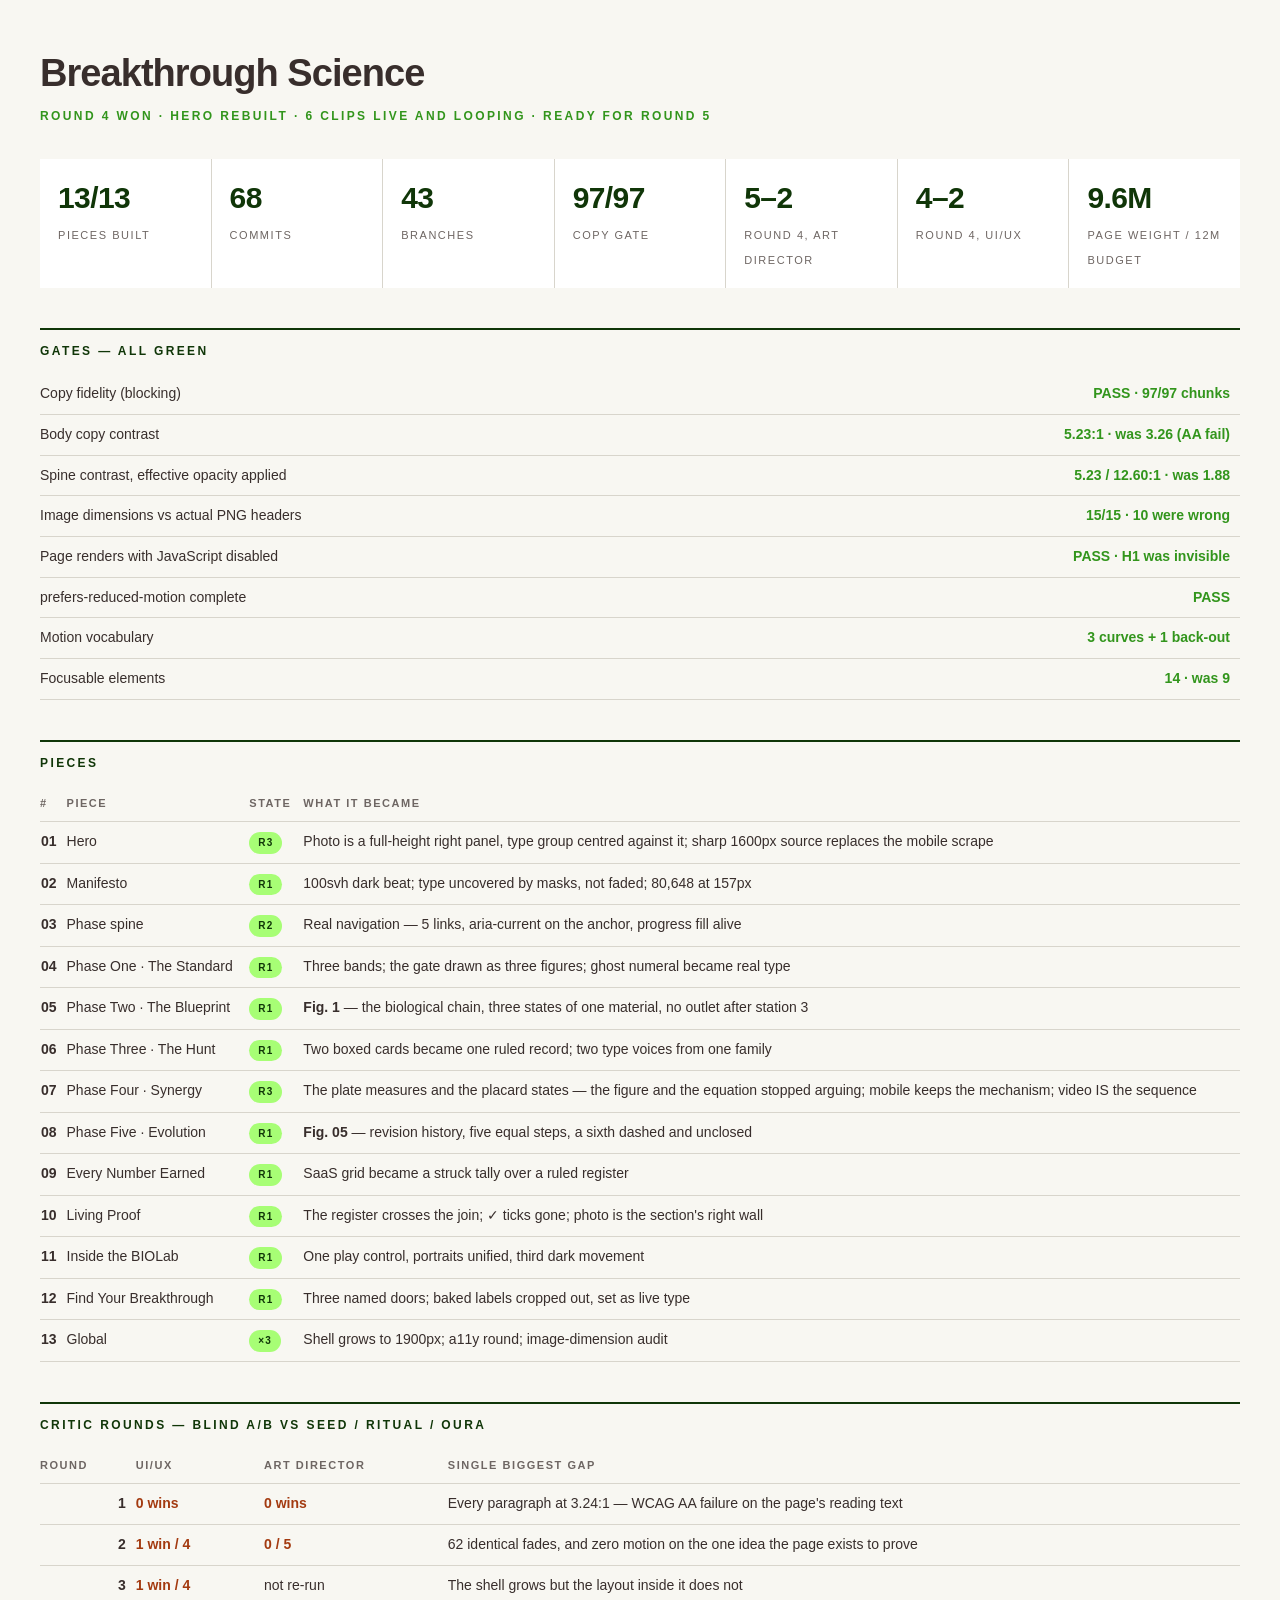
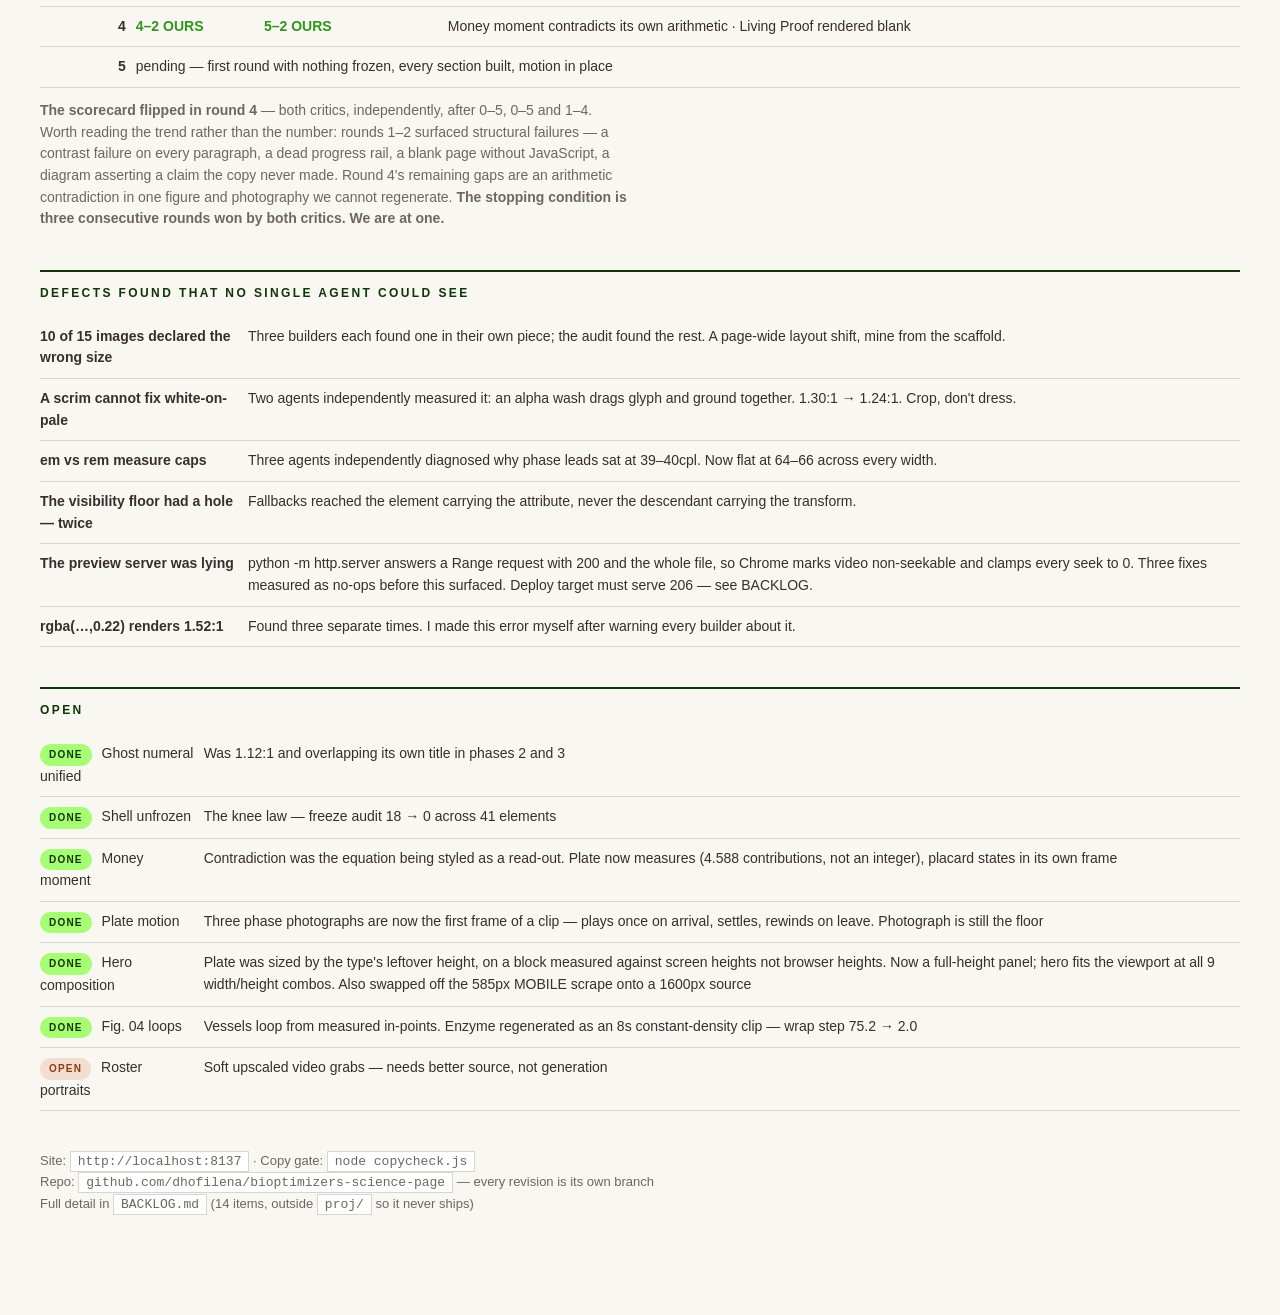
==== commit 9a2c956e: "Progress: hero closed, Fig. 04 loops, round 5 next Co-Authored-By: Claude Fable 5 <noreply@anthropic" ====
--- a/progress.html
+++ b/progress.html
@@ -40,16 +40,16 @@
 <body>
 <div class="wrap">
   <h1>Breakthrough Science</h1>
-  <p class="sub">Round 4 won · money moment landed · 6 clips live · auto-refreshes every 3 min</p>
+  <p class="sub">Round 4 won · hero rebuilt · 6 clips live and looping · ready for round 5</p>
 
   <div class="hero-stat">
     <div><b>13/13</b><span>pieces built</span></div>
-    <div><b>63</b><span>commits</span></div>
-    <div><b>26</b><span>branches</span></div>
+    <div><b>68</b><span>commits</span></div>
+    <div><b>43</b><span>branches</span></div>
     <div><b>97/97</b><span>copy gate</span></div>
     <div><b>5–2</b><span>round 4, art director</span></div>
     <div><b>4–2</b><span>round 4, ui/ux</span></div>
-    <div><b>9.5M</b><span>page weight / 12M budget</span></div>
+    <div><b>9.6M</b><span>page weight / 12M budget</span></div>
   </div>
 
   <h2>Gates — all green</h2>
@@ -67,7 +67,7 @@
   <h2>Pieces</h2>
   <table>
     <tr><th>#</th><th>Piece</th><th>State</th><th>What it became</th></tr>
-    <tr><td class="n">01</td><td>Hero</td><td><span class="pill p-done">r2</span></td><td>Type and photo in separate grid rows; 171px collision resolved structurally; two CTAs added</td></tr>
+    <tr><td class="n">01</td><td>Hero</td><td><span class="pill p-done">r3</span></td><td>Photo is a full-height right panel, type group centred against it; sharp 1600px source replaces the mobile scrape</td></tr>
     <tr><td class="n">02</td><td>Manifesto</td><td><span class="pill p-done">r1</span></td><td>100svh dark beat; type uncovered by masks, not faded; 80,648 at 157px</td></tr>
     <tr><td class="n">03</td><td>Phase spine</td><td><span class="pill p-done">r2</span></td><td>Real navigation — 5 links, aria-current on the anchor, progress fill alive</td></tr>
     <tr><td class="n">04</td><td>Phase One · The Standard</td><td><span class="pill p-done">r1</span></td><td>Three bands; the gate drawn as three figures; ghost numeral became real type</td></tr>
@@ -103,6 +103,7 @@
     <tr><td><b>A scrim cannot fix white-on-pale</b></td><td>Two agents independently measured it: an alpha wash drags glyph and ground together. 1.30:1 → 1.24:1. Crop, don't dress.</td></tr>
     <tr><td><b>em vs rem measure caps</b></td><td>Three agents independently diagnosed why phase leads sat at 39–40cpl. Now flat at 64–66 across every width.</td></tr>
     <tr><td><b>The visibility floor had a hole — twice</b></td><td>Fallbacks reached the element carrying the attribute, never the descendant carrying the transform.</td></tr>
+    <tr><td><b>The preview server was lying</b></td><td>python -m http.server answers a Range request with 200 and the whole file, so Chrome marks video non-seekable and clamps every seek to 0. Three fixes measured as no-ops before this surfaced. Deploy target must serve 206 — see BACKLOG.</td></tr>
     <tr><td><b>rgba(…,0.22) renders 1.52:1</b></td><td>Found three separate times. I made this error myself after warning every builder about it.</td></tr>
   </table>
 
@@ -112,7 +113,8 @@
     <tr><td><span class="pill p-done">done</span> Shell unfrozen</td><td>The knee law — freeze audit 18 → 0 across 41 elements</td></tr>
     <tr><td><span class="pill p-done">done</span> Money moment</td><td>Contradiction was the equation being styled as a read-out. Plate now measures (4.588 contributions, not an integer), placard states in its own frame</td></tr>
     <tr><td><span class="pill p-done">done</span> Plate motion</td><td>Three phase photographs are now the first frame of a clip — plays once on arrival, settles, rewinds on leave. Photograph is still the floor</td></tr>
-    <tr><td><span class="pill p-open">open</span> Hero composition</td><td>Photo still floats in the corner — a layout decision, not a token one</td></tr><tr><td><span class="pill p-open">open</span> Roster portraits</td><td>Soft upscaled video grabs — needs better source, not generation</td></tr>
+    <tr><td><span class="pill p-done">done</span> Hero composition</td><td>Plate was sized by the type's leftover height, on a block measured against screen heights not browser heights. Now a full-height panel; hero fits the viewport at all 9 width/height combos. Also swapped off the 585px MOBILE scrape onto a 1600px source</td></tr>
+    <tr><td><span class="pill p-done">done</span> Fig. 04 loops</td><td>Vessels loop from measured in-points. Enzyme regenerated as an 8s constant-density clip — wrap step 75.2 → 2.0</td></tr><tr><td><span class="pill p-open">open</span> Roster portraits</td><td>Soft upscaled video grabs — needs better source, not generation</td></tr>
   </table>
 
   <p class="foot">
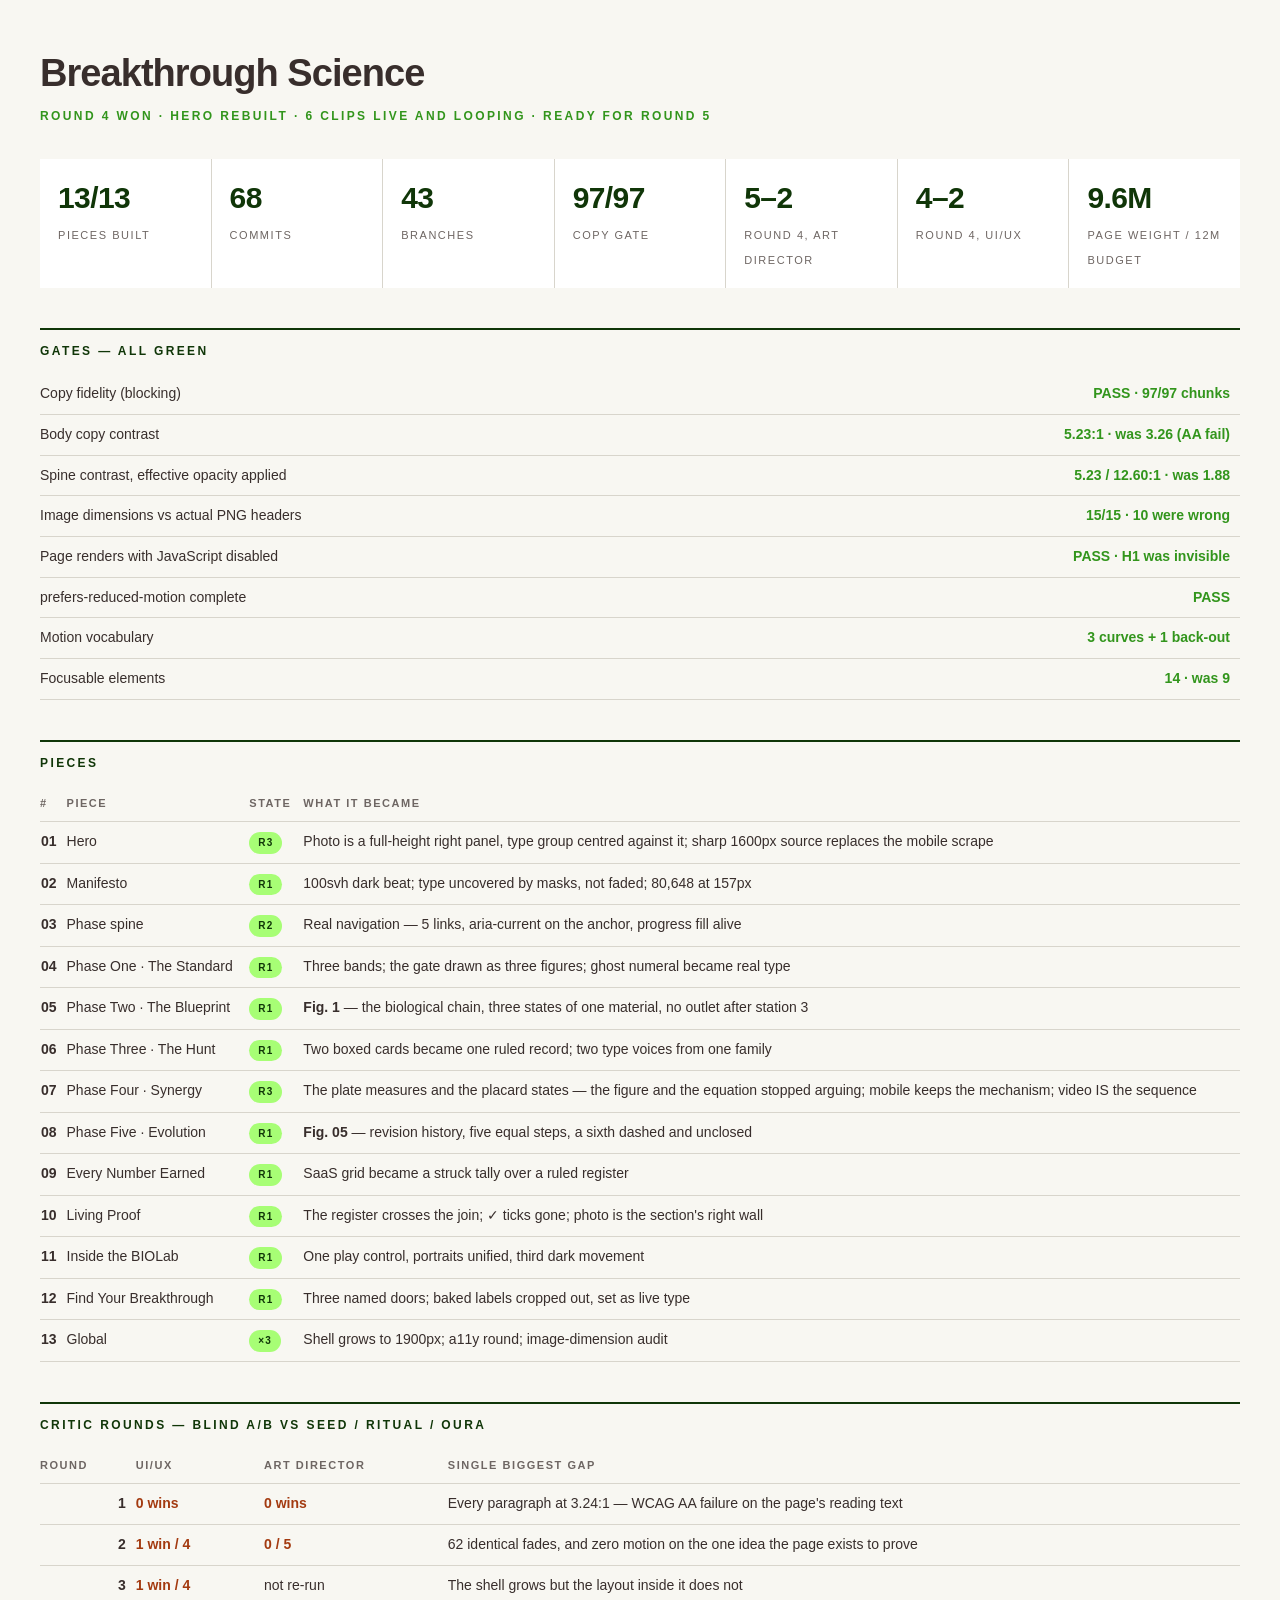
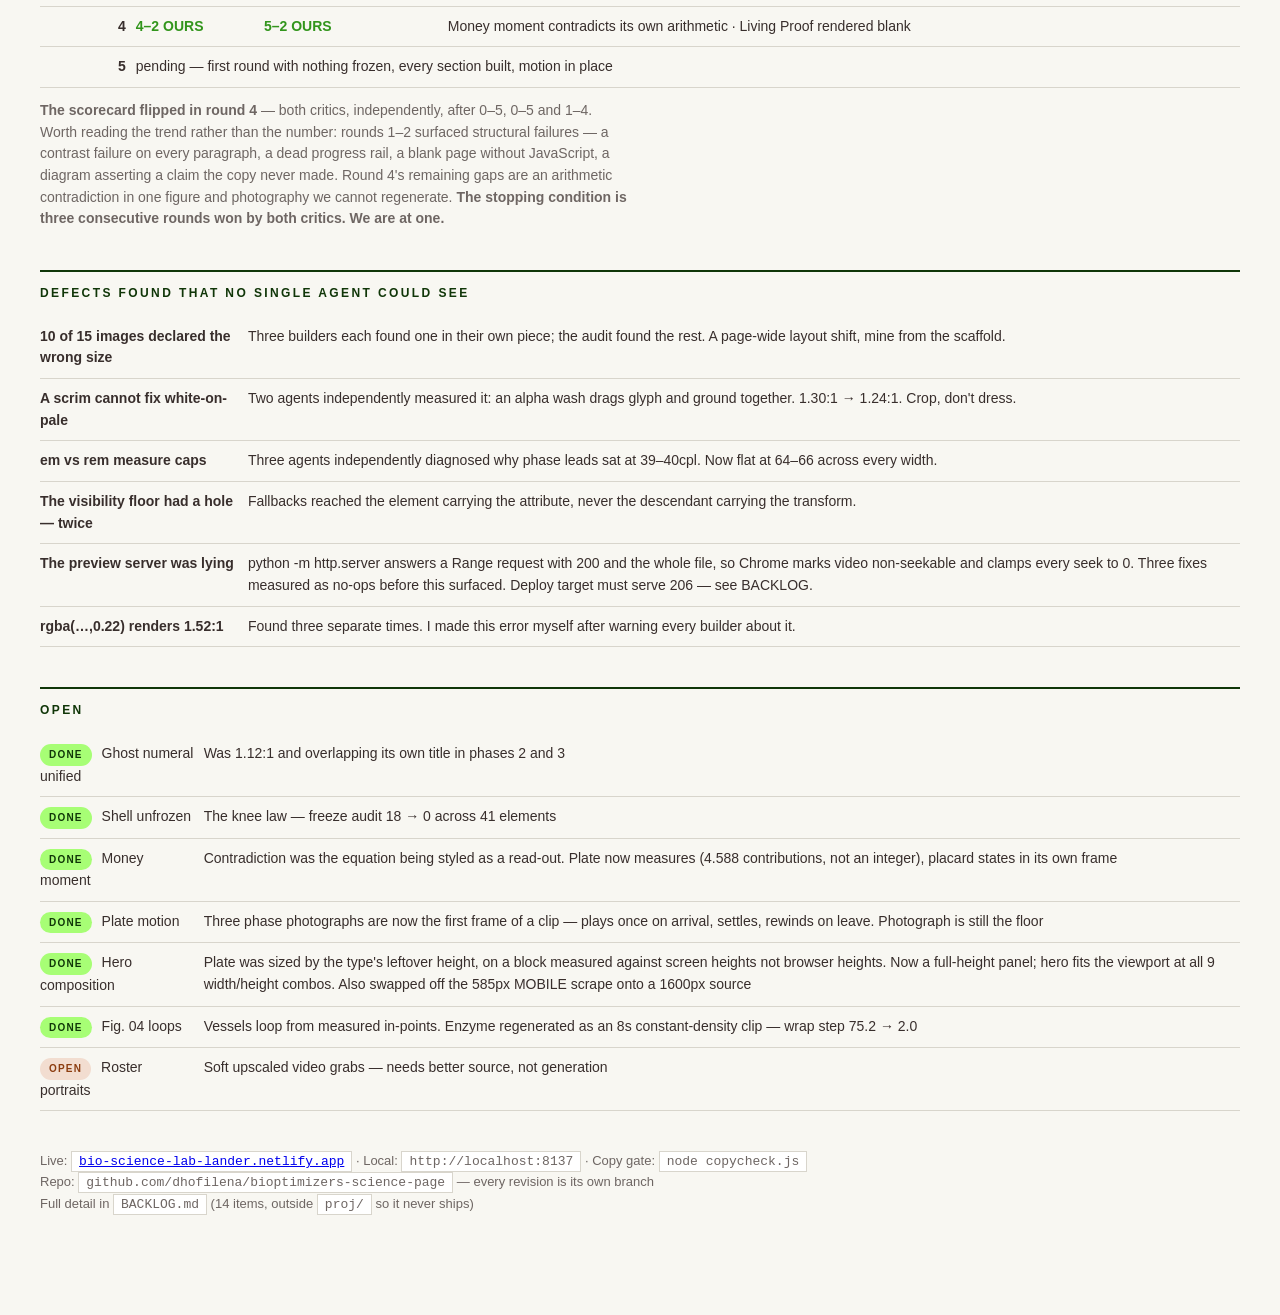
==== commit 8cb152d3: "Netlify project renamed to bio-science-lab-lander Live at https://bio-science-lab-lander.netlify.app" ====
--- a/progress.html
+++ b/progress.html
@@ -118,7 +118,7 @@
   </table>
 
   <p class="foot">
-    Site: <code>http://localhost:8137</code> · Copy gate: <code>node copycheck.js</code><br>
+    Live: <a href="https://bio-science-lab-lander.netlify.app"><code>bio-science-lab-lander.netlify.app</code></a> &middot; Local: <code>http://localhost:8137</code> · Copy gate: <code>node copycheck.js</code><br>
     Repo: <code>github.com/dhofilena/bioptimizers-science-page</code> — every revision is its own branch<br>
     Full detail in <code>BACKLOG.md</code> (14 items, outside <code>proj/</code> so it never ships)
   </p>
